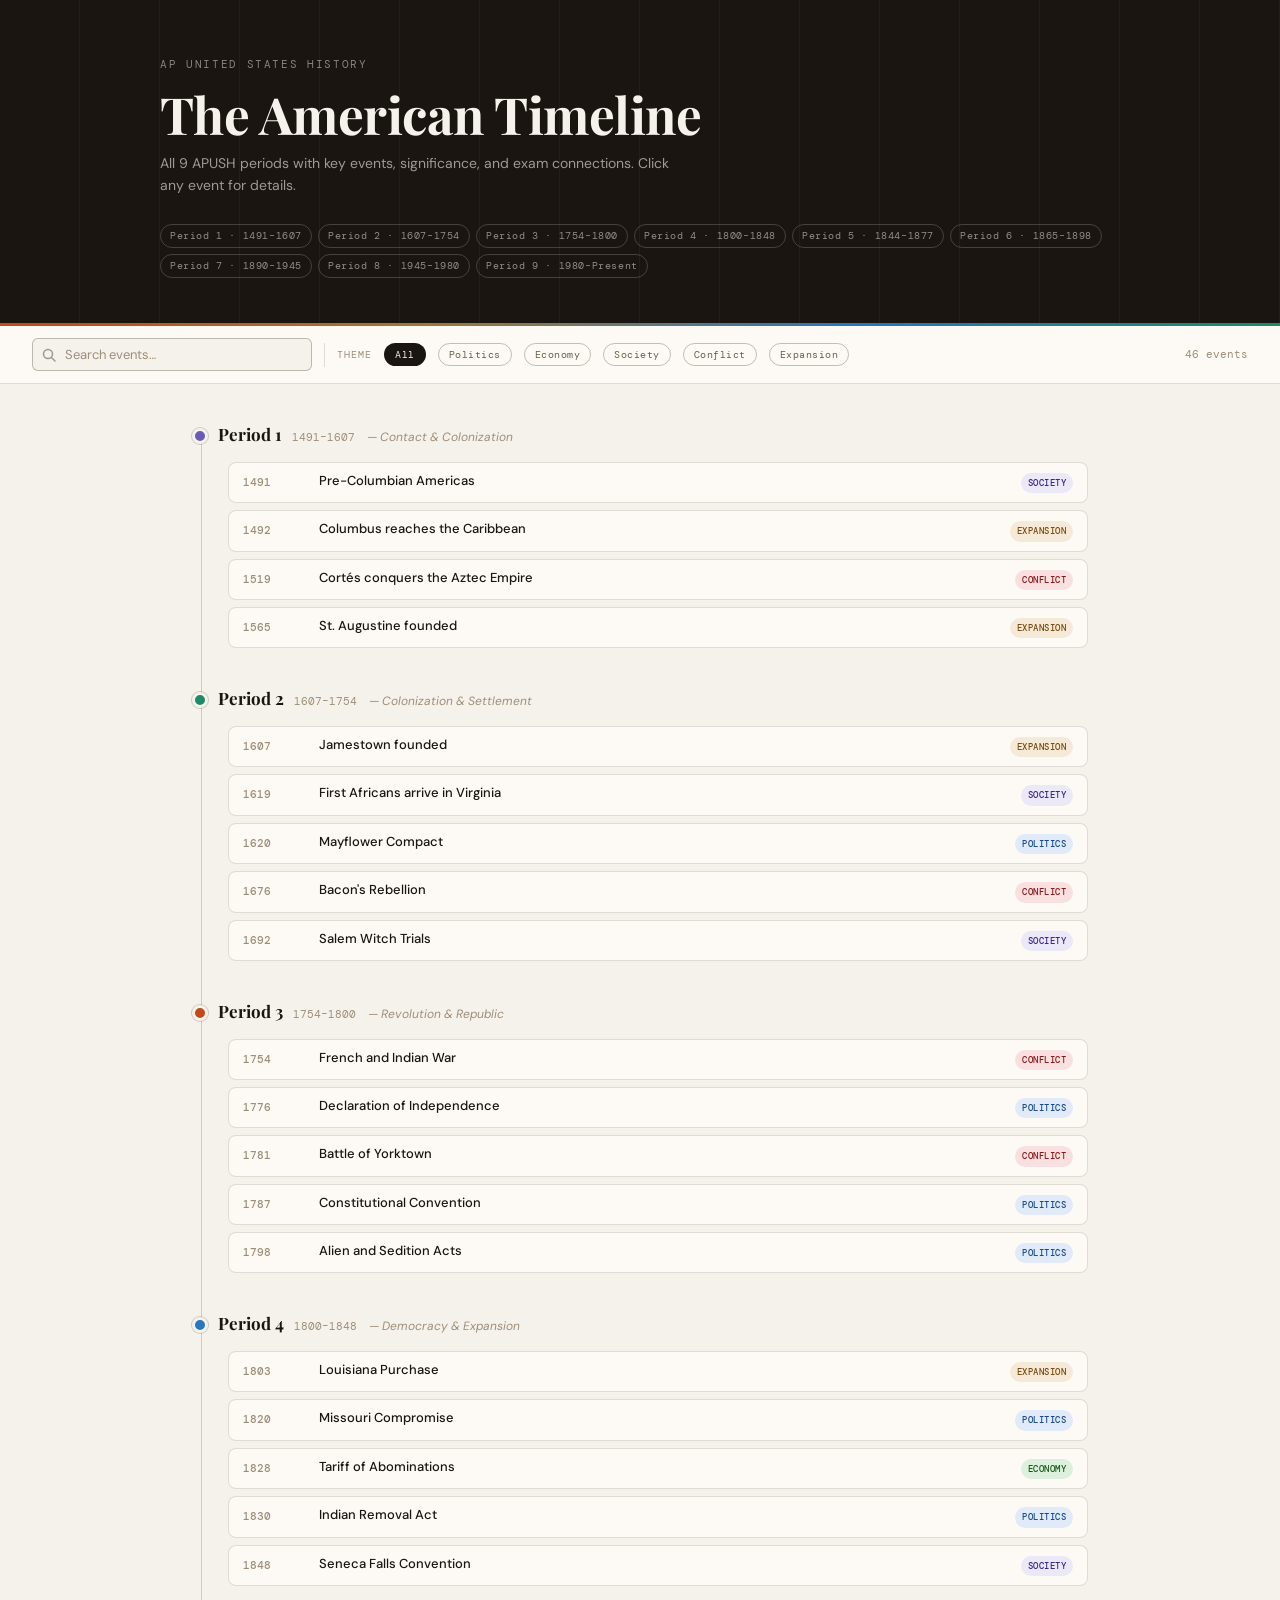
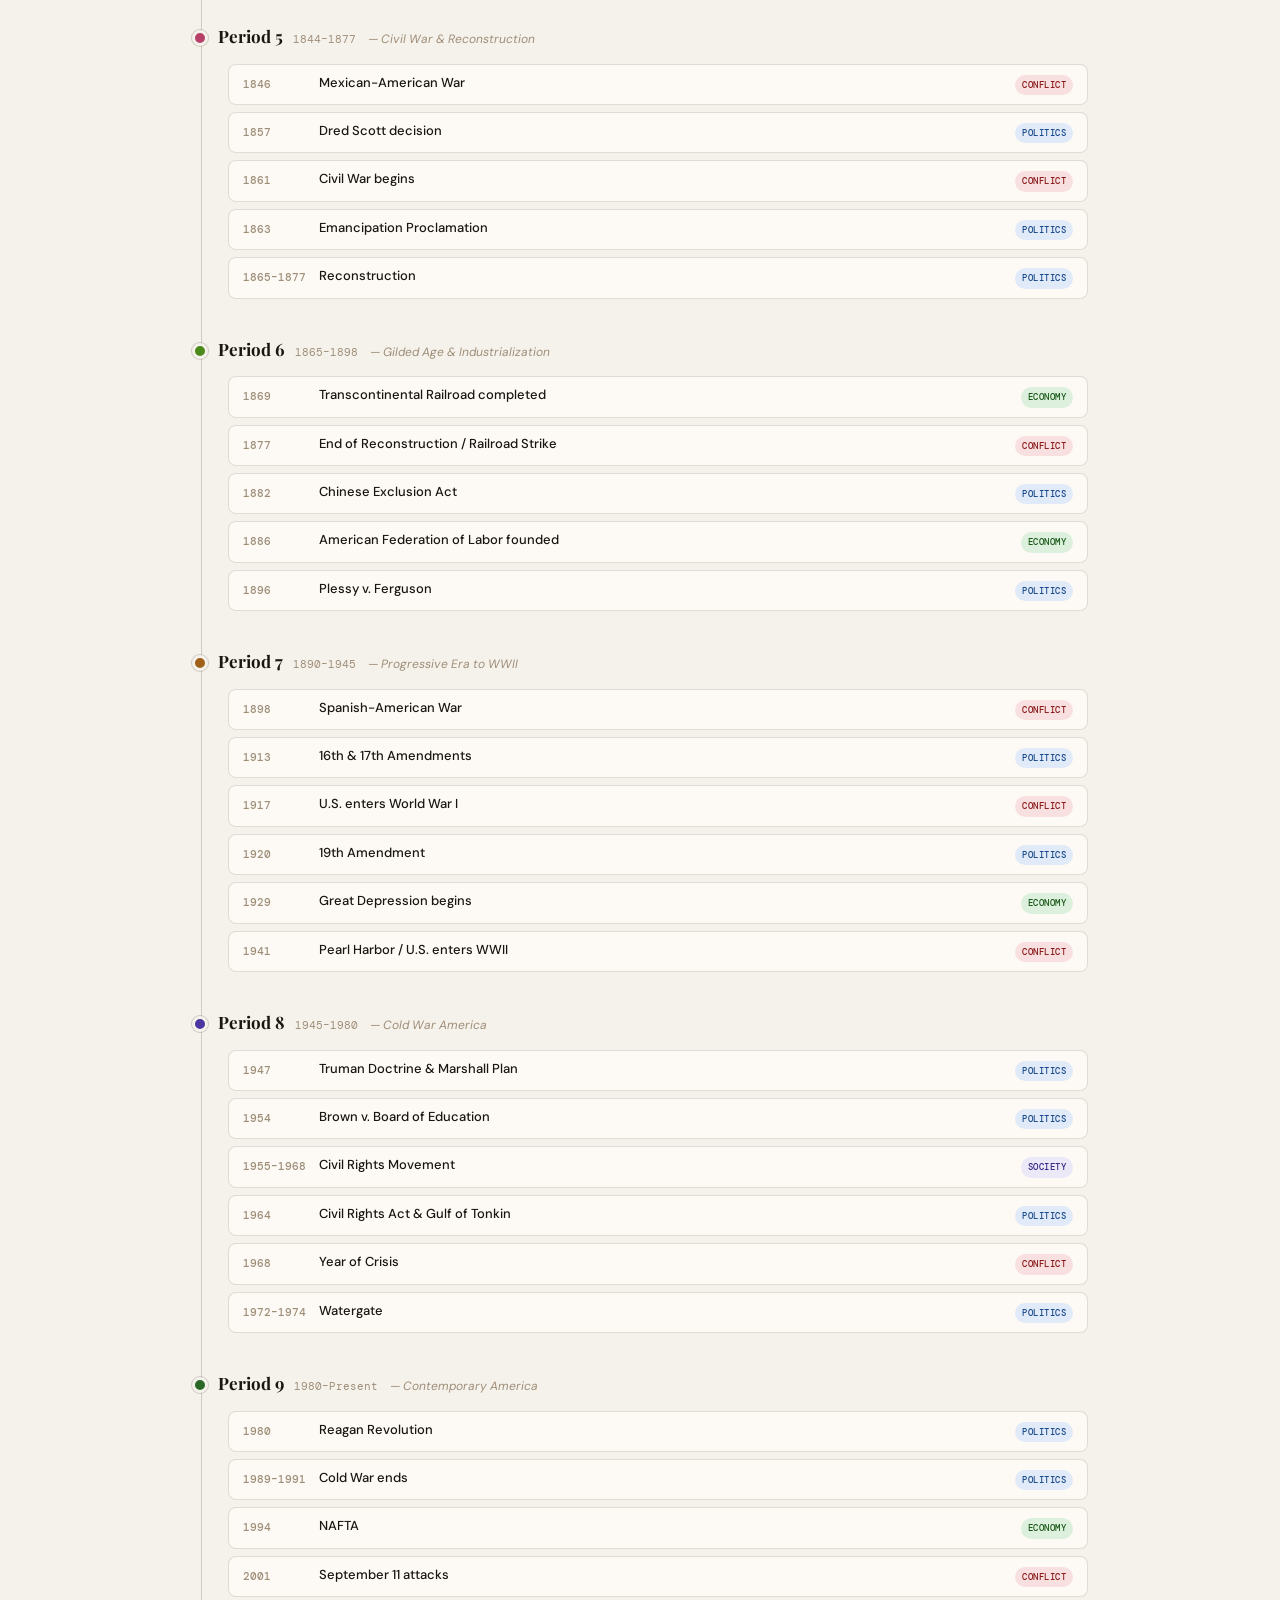
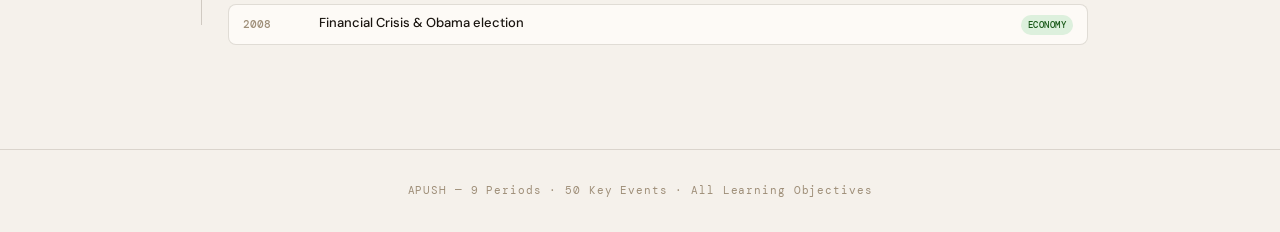
==== index.html @ a2dacc09 "Add files via upload" ====
<!DOCTYPE html>
<html lang="en">
<head>
<meta charset="UTF-8">
<meta name="viewport" content="width=device-width, initial-scale=1.0">
<title>APUSH Timeline — Key Periods & Events</title>
<link rel="preconnect" href="https://fonts.googleapis.com">
<link rel="preconnect" href="https://fonts.gstatic.com" crossorigin>
<link href="https://fonts.googleapis.com/css2?family=Playfair+Display:wght@400;700&family=DM+Mono:wght@400;500&family=DM+Sans:wght@300;400;500&display=swap" rel="stylesheet">
<style>
  :root {
    --bg: #f5f1eb;
    --surface: #fdfaf6;
    --border: rgba(60,50,30,0.15);
    --border-strong: rgba(60,50,30,0.3);
    --text: #1a1510;
    --text-2: #6b5e4a;
    --text-3: #9e8e78;
    --accent: #c04a1a;
    --accent-light: #f0e0d6;
    --gold: #a07830;
    --gold-light: #f5edd8;
    --spine: rgba(60,50,30,0.2);

    --p1: #6b5bb8;
    --p2: #1d8a68;
    --p3: #c04a1a;
    --p4: #2676c0;
    --p5: #b84068;
    --p6: #4a8a18;
    --p7: #a06018;
    --p8: #4a38a0;
    --p9: #2a6828;

    --tag-politics-bg: #e0eaf8; --tag-politics-tx: #1a4a8a;
    --tag-economy-bg: #ddf0dd; --tag-economy-tx: #1a5a1a;
    --tag-society-bg: #ebe8f8; --tag-society-tx: #3a2888;
    --tag-conflict-bg: #f8e0e0; --tag-conflict-tx: #8a1a1a;
    --tag-expansion-bg: #f5ead8; --tag-expansion-tx: #7a4a10;
  }

  *, *::before, *::after { box-sizing: border-box; margin: 0; padding: 0; }

  body {
    font-family: 'DM Sans', sans-serif;
    background: var(--bg);
    color: var(--text);
    min-height: 100vh;
    font-size: 15px;
    line-height: 1.6;
  }

  /* ── Header ── */
  header {
    background: var(--text);
    color: var(--bg);
    padding: 3.5rem 2rem 3rem;
    position: relative;
    overflow: hidden;
  }
  header::before {
    content: '';
    position: absolute;
    inset: 0;
    background: repeating-linear-gradient(90deg, transparent, transparent 79px, rgba(255,255,255,0.04) 79px, rgba(255,255,255,0.04) 80px);
    pointer-events: none;
  }
  header::after {
    content: '';
    position: absolute;
    bottom: 0; left: 0; right: 0;
    height: 3px;
    background: linear-gradient(90deg, var(--accent), var(--gold), var(--p4), var(--p2));
  }
  .header-inner { max-width: 960px; margin: 0 auto; position: relative; }
  .header-eyebrow {
    font-family: 'DM Mono', monospace;
    font-size: 11px;
    letter-spacing: .15em;
    text-transform: uppercase;
    color: rgba(245,241,235,0.5);
    margin-bottom: .75rem;
  }
  h1 {
    font-family: 'Playfair Display', serif;
    font-size: clamp(2rem, 5vw, 3.2rem);
    font-weight: 700;
    line-height: 1.1;
    color: var(--bg);
    margin-bottom: .6rem;
    letter-spacing: -.01em;
  }
  .header-sub {
    font-size: 14px;
    color: rgba(245,241,235,0.6);
    max-width: 520px;
    line-height: 1.6;
  }
  .period-pills-header {
    display: flex;
    flex-wrap: wrap;
    gap: 6px;
    margin-top: 1.75rem;
  }
  .period-pill-h {
    font-family: 'DM Mono', monospace;
    font-size: 10px;
    letter-spacing: .06em;
    padding: 3px 9px;
    border-radius: 20px;
    border: 1px solid rgba(245,241,235,0.2);
    color: rgba(245,241,235,0.55);
    cursor: pointer;
    transition: all .18s;
  }
  .period-pill-h:hover, .period-pill-h.on {
    background: rgba(245,241,235,0.12);
    border-color: rgba(245,241,235,0.4);
    color: rgba(245,241,235,0.9);
  }
  .period-pill-h.on { border-color: var(--accent); color: var(--accent); }

  /* ── Controls ── */
  .controls {
    background: var(--surface);
    border-bottom: 1px solid var(--border);
    position: sticky;
    top: 0;
    z-index: 50;
    padding: .75rem 2rem;
    display: flex;
    gap: .75rem;
    flex-wrap: wrap;
    align-items: center;
  }
  .search-wrap {
    flex: 1;
    min-width: 180px;
    max-width: 280px;
    position: relative;
  }
  .search-wrap svg {
    position: absolute;
    left: 10px; top: 50%;
    transform: translateY(-50%);
    opacity: .4;
  }
  .search-input {
    width: 100%;
    font-family: 'DM Sans', sans-serif;
    font-size: 13px;
    padding: 7px 10px 7px 32px;
    border: 1px solid var(--border-strong);
    border-radius: 6px;
    background: var(--bg);
    color: var(--text);
    outline: none;
    transition: border-color .15s;
  }
  .search-input::placeholder { color: var(--text-3); }
  .search-input:focus { border-color: var(--accent); }

  .divider { width: 1px; height: 24px; background: var(--border); flex-shrink: 0; }

  .filter-label {
    font-family: 'DM Mono', monospace;
    font-size: 10px;
    letter-spacing: .1em;
    text-transform: uppercase;
    color: var(--text-3);
    flex-shrink: 0;
  }
  .tag-btn {
    font-family: 'DM Mono', monospace;
    font-size: 10px;
    letter-spacing: .05em;
    padding: 4px 10px;
    border-radius: 20px;
    border: 1px solid var(--border-strong);
    background: transparent;
    color: var(--text-2);
    cursor: pointer;
    transition: all .15s;
  }
  .tag-btn:hover { background: var(--bg); }
  .tag-btn[data-t="politics"].on  { background: var(--tag-politics-bg); color: var(--tag-politics-tx); border-color: transparent; }
  .tag-btn[data-t="economy"].on   { background: var(--tag-economy-bg); color: var(--tag-economy-tx); border-color: transparent; }
  .tag-btn[data-t="society"].on   { background: var(--tag-society-bg); color: var(--tag-society-tx); border-color: transparent; }
  .tag-btn[data-t="conflict"].on  { background: var(--tag-conflict-bg); color: var(--tag-conflict-tx); border-color: transparent; }
  .tag-btn[data-t="expansion"].on { background: var(--tag-expansion-bg); color: var(--tag-expansion-tx); border-color: transparent; }
  .tag-btn[data-t="all"].on       { background: var(--text); color: var(--bg); border-color: transparent; }

  .count-badge {
    font-family: 'DM Mono', monospace;
    font-size: 11px;
    color: var(--text-3);
    margin-left: auto;
    flex-shrink: 0;
  }

  /* ── Main layout ── */
  main { max-width: 960px; margin: 0 auto; padding: 2.5rem 2rem 4rem; }

  /* ── Timeline ── */
  .timeline { position: relative; padding-left: 28px; }
  .tl-spine {
    position: absolute;
    left: 9px; top: 12px; bottom: 20px;
    width: 1px;
    background: var(--spine);
  }

  .period-block {
    margin-bottom: 2.5rem;
    animation: fadeIn .3s ease both;
  }
  @keyframes fadeIn { from { opacity:0; transform:translateY(8px); } to { opacity:1; transform:none; } }

  .period-header {
    display: flex;
    align-items: baseline;
    gap: 10px;
    margin-bottom: .9rem;
    position: relative;
  }
  .p-dot {
    width: 16px; height: 16px;
    border-radius: 50%;
    flex-shrink: 0;
    margin-left: -28px;
    border: 3px solid var(--bg);
    box-shadow: 0 0 0 1px var(--spine);
    position: relative;
    z-index: 2;
    top: 3px;
  }
  .p-label {
    font-family: 'Playfair Display', serif;
    font-size: 17px;
    font-weight: 700;
    color: var(--text);
    line-height: 1.2;
  }
  .p-dates {
    font-family: 'DM Mono', monospace;
    font-size: 11px;
    color: var(--text-3);
  }
  .p-theme {
    font-size: 12px;
    color: var(--text-3);
    font-style: italic;
    margin-left: 2px;
  }

  .ev-grid {
    padding-left: 8px;
    display: flex;
    flex-direction: column;
    gap: 7px;
  }

  .ev-card {
    background: var(--surface);
    border: 1px solid var(--border);
    border-radius: 8px;
    padding: 9px 14px;
    display: flex;
    gap: 12px;
    align-items: flex-start;
    cursor: pointer;
    transition: border-color .15s, box-shadow .15s, transform .1s;
    position: relative;
  }
  .ev-card:hover {
    border-color: var(--border-strong);
    box-shadow: 0 2px 12px rgba(0,0,0,.06);
    transform: translateX(2px);
  }
  .ev-year {
    font-family: 'DM Mono', monospace;
    font-size: 11px;
    font-weight: 500;
    color: var(--text-3);
    min-width: 64px;
    padding-top: 2px;
    flex-shrink: 0;
  }
  .ev-name {
    font-size: 13px;
    font-weight: 500;
    color: var(--text);
    flex: 1;
    line-height: 1.4;
  }
  .ev-tag {
    font-family: 'DM Mono', monospace;
    font-size: 9px;
    letter-spacing: .05em;
    padding: 3px 7px;
    border-radius: 20px;
    flex-shrink: 0;
    font-weight: 500;
    margin-top: 1px;
    text-transform: uppercase;
  }

  /* ── Modal ── */
  .overlay {
    display: none;
    position: fixed; inset: 0;
    background: rgba(26,21,16,.5);
    z-index: 200;
    align-items: center;
    justify-content: center;
    padding: 1rem;
    backdrop-filter: blur(2px);
  }
  .overlay.open { display: flex; }

  .modal {
    background: var(--surface);
    border: 1px solid var(--border-strong);
    border-radius: 12px;
    max-width: 480px;
    width: 100%;
    position: relative;
    overflow: hidden;
    animation: slideUp .2s ease;
  }
  @keyframes slideUp { from { opacity:0; transform:translateY(16px); } to { opacity:1; transform:none; } }

  .modal-stripe { height: 4px; background: linear-gradient(90deg, var(--accent), var(--gold)); }
  .modal-body { padding: 1.5rem; }
  .modal-close {
    position: absolute; top: 16px; right: 16px;
    width: 28px; height: 28px;
    border: 1px solid var(--border);
    border-radius: 50%;
    background: var(--bg);
    cursor: pointer;
    display: flex; align-items: center; justify-content: center;
    font-size: 16px; color: var(--text-2);
    line-height: 1;
    transition: border-color .15s;
  }
  .modal-close:hover { border-color: var(--border-strong); }
  .m-yr {
    font-family: 'DM Mono', monospace;
    font-size: 11px;
    color: var(--text-3);
    margin-bottom: 5px;
  }
  .m-title {
    font-family: 'Playfair Display', serif;
    font-size: 19px;
    font-weight: 700;
    color: var(--text);
    line-height: 1.3;
    margin-bottom: 12px;
  }
  .m-sig {
    font-size: 13px;
    color: var(--text-2);
    line-height: 1.7;
    margin-bottom: 14px;
  }
  .m-conn {
    background: var(--gold-light);
    border-left: 3px solid var(--gold);
    border-radius: 0 6px 6px 0;
    padding: 10px 14px;
    font-size: 12px;
    color: var(--text-2);
    line-height: 1.6;
    margin-bottom: 16px;
  }
  .m-conn strong { color: var(--gold); font-weight: 500; }
  .m-footer { display: flex; gap: 8px; }
  .m-btn {
    font-family: 'DM Sans', sans-serif;
    font-size: 13px;
    padding: 8px 16px;
    border-radius: 6px;
    border: 1px solid var(--border-strong);
    cursor: pointer;
    transition: all .15s;
  }
  .m-btn-primary {
    background: var(--text);
    color: var(--bg);
    border-color: var(--text);
  }
  .m-btn-primary:hover { background: var(--accent); border-color: var(--accent); }
  .m-btn-secondary { background: transparent; color: var(--text-2); }
  .m-btn-secondary:hover { background: var(--bg); }

  /* ── Empty state ── */
  .empty {
    text-align: center;
    padding: 4rem 2rem;
    color: var(--text-3);
  }
  .empty p { font-size: 14px; margin-top: .5rem; }

  /* ── Footer ── */
  footer {
    text-align: center;
    padding: 2rem;
    border-top: 1px solid var(--border);
    font-family: 'DM Mono', monospace;
    font-size: 11px;
    color: var(--text-3);
    letter-spacing: .08em;
  }

  /* ── Responsive ── */
  @media (max-width: 600px) {
    header { padding: 2rem 1.25rem; }
    .controls { padding: .65rem 1.25rem; }
    main { padding: 1.75rem 1.25rem 3rem; }
    h1 { font-size: 1.8rem; }
    .search-wrap { max-width: none; flex: 1 1 100%; }
    .divider { display: none; }
    .count-badge { display: none; }
  }
</style>
</head>
<body>

<header>
  <div class="header-inner">
    <div class="header-eyebrow">AP United States History</div>
    <h1>The American Timeline</h1>
    <p class="header-sub">All 9 APUSH periods with key events, significance, and exam connections. Click any event for details.</p>
    <div class="period-pills-header" id="period-pills"></div>
  </div>
</header>

<div class="controls">
  <div class="search-wrap">
    <svg width="14" height="14" viewBox="0 0 14 14" fill="none"><circle cx="6" cy="6" r="4.5" stroke="currentColor" stroke-width="1.5"/><path d="M10 10L13 13" stroke="currentColor" stroke-width="1.5" stroke-linecap="round"/></svg>
    <input class="search-input" id="srch" type="text" placeholder="Search events…" oninput="render()">
  </div>
  <div class="divider"></div>
  <span class="filter-label">Theme</span>
  <button class="tag-btn on" data-t="all" onclick="setTag(this)">All</button>
  <button class="tag-btn" data-t="politics" onclick="setTag(this)">Politics</button>
  <button class="tag-btn" data-t="economy" onclick="setTag(this)">Economy</button>
  <button class="tag-btn" data-t="society" onclick="setTag(this)">Society</button>
  <button class="tag-btn" data-t="conflict" onclick="setTag(this)">Conflict</button>
  <button class="tag-btn" data-t="expansion" onclick="setTag(this)">Expansion</button>
  <span class="count-badge" id="count-badge"></span>
</div>

<main>
  <div class="timeline">
    <div class="tl-spine"></div>
    <div id="tl"></div>
  </div>
</main>

<div class="overlay" id="overlay" onclick="if(event.target===this)closeModal()">
  <div class="modal">
    <div class="modal-stripe" id="m-stripe"></div>
    <div class="modal-body">
      <button class="modal-close" onclick="closeModal()">×</button>
      <div class="m-yr" id="m-yr"></div>
      <div class="m-title" id="m-title"></div>
      <div class="m-sig" id="m-sig"></div>
      <div class="m-conn" id="m-conn"></div>
      <div class="m-footer">
        <button class="m-btn m-btn-secondary" onclick="closeModal()">Close</button>
      </div>
    </div>
  </div>
</div>

<footer>APUSH — 9 Periods · 50 Key Events · All Learning Objectives</footer>

<script>
var D=[
  {id:1,label:"Period 1",dates:"1491–1607",theme:"Contact & Colonization",color:"#6b5bb8",events:[
    {yr:"1491",name:"Pre-Columbian Americas",tag:"society",sig:"Diverse Native civilizations — Aztec, Inca, Mississippian, Pueblo — thrived with complex political, economic, and agricultural systems before European contact.",conn:"Sets the foundation for understanding native–European interaction throughout the colonial period. APUSH emphasizes the diversity and sophistication of these societies."},
    {yr:"1492",name:"Columbus reaches the Caribbean",tag:"expansion",sig:"Initiated sustained contact between Europe and the Americas, beginning colonization that reshaped both hemispheres and triggered the Columbian Exchange of crops, animals, and diseases.",conn:"Triggers European competition for American territory and centuries of cultural and biological exchange — a key APUSH theme of continuity and change over time."},
    {yr:"1519",name:"Cortés conquers the Aztec Empire",tag:"conflict",sig:"With a small force and indigenous allies, Cortés defeated the Aztecs — demonstrating how disease, diplomacy, and military technology enabled conquest.",conn:"Model for later European conquest patterns. APUSH asks you to analyze the roles of disease, political alliances, and technology in Spanish success."},
    {yr:"1565",name:"St. Augustine founded",tag:"expansion",sig:"Oldest continuously occupied European settlement in North America, founded by Spain as a military outpost in Florida.",conn:"Reflects Spanish imperial strategy along the Atlantic coast prior to English colonization — useful context for Period 2 comparisons of colonial motivations."}
  ]},
  {id:2,label:"Period 2",dates:"1607–1754",theme:"Colonization & Settlement",color:"#1d8a68",events:[
    {yr:"1607",name:"Jamestown founded",tag:"expansion",sig:"England's first permanent North American settlement, established by the Virginia Company for profit. Early years marked by starvation, disease, and conflict with the Powhatan Confederacy.",conn:"Begins English colonial presence. APUSH uses Jamestown to compare English, Spanish, and French colonial models and labor systems."},
    {yr:"1619",name:"First Africans arrive in Virginia",tag:"society",sig:"Arrival of approximately 20 enslaved Africans at Point Comfort began the African presence in English North America, laying groundwork for chattel slavery.",conn:"Critical APUSH origin point for race and slavery as central themes. Connect to Bacon's Rebellion and the hardening of racial slavery laws."},
    {yr:"1620",name:"Mayflower Compact",tag:"politics",sig:"Pilgrims created a self-governing covenant aboard the Mayflower, reflecting Protestant ideals of community and representative governance.",conn:"Early example of colonial self-government — APUSH traces this tradition through colonial assemblies to the Constitutional Convention."},
    {yr:"1676",name:"Bacon's Rebellion",tag:"conflict",sig:"Nathaniel Bacon led a multiracial coalition of poor farmers and servants against Virginia's colonial elite, challenging class and racial hierarchy.",conn:"A key APUSH turning point: accelerated the shift from indentured servitude to African chattel slavery as planters sought a more controllable labor force."},
    {yr:"1692",name:"Salem Witch Trials",tag:"society",sig:"Over 200 accused; 20 executed. Reflected social tensions, gender dynamics, and Puritan religious anxiety in Massachusetts.",conn:"APUSH uses Salem to illustrate social fractures in Puritan New England and limits of theocratic governance."}
  ]},
  {id:3,label:"Period 3",dates:"1754–1800",theme:"Revolution & Republic",color:"#c04a1a",events:[
    {yr:"1754",name:"French and Indian War",tag:"conflict",sig:"North American theater of the Seven Years' War; ultimately expelled France from North America and saddled Britain with enormous debt.",conn:"British war debt led to new colonial taxes — APUSH directly traces this to the Stamp Act, Sons of Liberty, and eventually independence."},
    {yr:"1776",name:"Declaration of Independence",tag:"politics",sig:"Jefferson articulated Enlightenment ideals of natural rights, popular sovereignty, and the social contract as justification for independence from Britain.",conn:"Foundational APUSH document. Know its Enlightenment influences (Locke), its contradictions regarding slavery, and its use by later reform movements."},
    {yr:"1781",name:"Battle of Yorktown",tag:"conflict",sig:"Cornwallis's surrender ended major Revolutionary War fighting, secured by French naval and military support.",conn:"Effectively ended the Revolutionary War — APUSH emphasizes France's critical role and the limits of British strategy."},
    {yr:"1787",name:"Constitutional Convention",tag:"politics",sig:"Delegates replaced the Articles of Confederation with a stronger federal framework — separation of powers, federalism, and checks and balances.",conn:"Core APUSH content. Know the major compromises (3/5, Great, Commerce/Slave Trade) and the Federalist vs. Anti-Federalist debates."},
    {yr:"1798",name:"Alien and Sedition Acts",tag:"politics",sig:"Federalist legislation targeted immigrants and government critics, provoking Virginia and Kentucky Resolutions asserting states' rights.",conn:"Early test of free speech and federal vs. state authority — APUSH connects this directly to nullification debates in the antebellum era."}
  ]},
  {id:4,label:"Period 4",dates:"1800–1848",theme:"Democracy & Expansion",color:"#2676c0",events:[
    {yr:"1803",name:"Louisiana Purchase",tag:"expansion",sig:"Napoleon sold the Louisiana Territory for $15 million, doubling the nation's size and raising constitutional questions about executive power.",conn:"APUSH: intensified debates over slavery's expansion into new territories — a tension that escalates through Compromise of 1850 to the Civil War."},
    {yr:"1820",name:"Missouri Compromise",tag:"politics",sig:"Admitted Missouri as a slave state and Maine free; drew the 36°30' line to regulate slavery's future expansion westward.",conn:"A key APUSH sectional compromise. APUSH LEQs often ask you to compare the Missouri, 1850, and Kansas-Nebraska compromises."},
    {yr:"1828",name:"Tariff of Abominations",tag:"economy",sig:"High protective tariff enraged Southern states, leading to South Carolina's Nullification Crisis and Calhoun's states' rights doctrine.",conn:"APUSH: prefigures the sectional conflict over federal power vs. state sovereignty. Jackson's firm response showed limits of nullification."},
    {yr:"1830",name:"Indian Removal Act",tag:"politics",sig:"Authorized forced removal of Native Americans from the Southeast, leading to the Trail of Tears (1838–39) and thousands of deaths.",conn:"APUSH: starkest example of racial dispossession in the antebellum era. Note that the Supreme Court ruled against removal, but Jackson defied it."},
    {yr:"1848",name:"Seneca Falls Convention",tag:"society",sig:"First women's rights convention in the U.S., producing the Declaration of Sentiments modeled on the Declaration of Independence.",conn:"Foundation of the women's suffrage movement — APUSH connects it to abolitionism and the reform culture of the Second Great Awakening."}
  ]},
  {id:5,label:"Period 5",dates:"1844–1877",theme:"Civil War & Reconstruction",color:"#b84068",events:[
    {yr:"1846",name:"Mexican-American War",tag:"conflict",sig:"War following Texas annexation added vast western territories and reignited the slavery expansion debate via the Wilmot Proviso.",conn:"APUSH: directly triggered the political crises of the 1850s. The question of slavery in new territories fractured existing party coalitions."},
    {yr:"1857",name:"Dred Scott decision",tag:"politics",sig:"Chief Justice Taney ruled African Americans were not citizens and Congress could not ban slavery in territories — invalidating the Missouri Compromise.",conn:"A critical APUSH case. Dred Scott radicalized both sections and made the election of 1860 — and thus secession — more likely."},
    {yr:"1861",name:"Civil War begins",tag:"conflict",sig:"Confederate attack on Fort Sumter launched four years of war. Over 620,000 soldiers died in a conflict over union, slavery, and the nature of American democracy.",conn:"Transformative APUSH conflict. Know the causes (slavery, sectionalism, election of 1860), major turning points, and the war's social impact."},
    {yr:"1863",name:"Emancipation Proclamation",tag:"politics",sig:"Lincoln declared enslaved people in Confederate states free, reframing the war as a fight against slavery and enabling Black men to enlist.",conn:"APUSH moral turning point. Note its limits (only Confederate states), military strategy, and path to the 13th Amendment."},
    {yr:"1865–1877",name:"Reconstruction",tag:"politics",sig:"Federal effort to reintegrate Southern states and define the rights of freed people. The 13th, 14th, and 15th Amendments transformed American citizenship.",conn:"Hugely important APUSH period. Know the competing visions (Lincoln, Radical Republicans, Johnson), the amendments, and causes of Reconstruction's collapse."}
  ]},
  {id:6,label:"Period 6",dates:"1865–1898",theme:"Gilded Age & Industrialization",color:"#4a8a18",events:[
    {yr:"1869",name:"Transcontinental Railroad completed",tag:"economy",sig:"Joined the nation coast-to-coast, accelerating western settlement, industrial growth, and the displacement of Native peoples from the Great Plains.",conn:"APUSH symbol of industrial capitalism's power and the federal government's role in economic development via land grants."},
    {yr:"1877",name:"End of Reconstruction / Railroad Strike",tag:"conflict",sig:"The Compromise of 1877 ended Reconstruction; the Railroad Strike of 1877 was America's first great labor uprising, suppressed by federal troops.",conn:"APUSH: marks the abandonment of Black civil rights and the rise of organized labor conflict — two parallel stories of the Gilded Age."},
    {yr:"1882",name:"Chinese Exclusion Act",tag:"politics",sig:"First federal law restricting immigration by nationality and class, reflecting nativist anxieties about race and labor competition.",conn:"APUSH precedent for immigration restriction — connects to the Immigration Acts of 1917 and 1924."},
    {yr:"1886",name:"American Federation of Labor founded",tag:"economy",sig:"Samuel Gompers organized skilled workers into craft unions advocating for wages, hours, and conditions.",conn:"APUSH: dominant labor organization through the Progressive Era. Know the AFL's 'bread and butter' approach vs. industrial unionism."},
    {yr:"1896",name:"Plessy v. Ferguson",tag:"politics",sig:"Supreme Court upheld 'separate but equal' doctrine, giving constitutional backing to Jim Crow segregation across the South.",conn:"Key APUSH case enshrining segregation for 58 years. Always pair with Brown v. Board (1954) on LEQs about civil rights change over time."}
  ]},
  {id:7,label:"Period 7",dates:"1890–1945",theme:"Progressive Era to WWII",color:"#a06018",events:[
    {yr:"1898",name:"Spanish-American War",tag:"conflict",sig:"Brief war gave the U.S. Cuba, Puerto Rico, Guam, and the Philippines — marking America's emergence as an imperial power.",conn:"APUSH: opens debates about imperialism, race, and American identity. Know the Anti-Imperialist League's arguments and debates over empire."},
    {yr:"1913",name:"16th & 17th Amendments",tag:"politics",sig:"Income tax and direct election of senators — landmark Progressive reforms shifting power from corporate interests and state legislatures.",conn:"APUSH: structural Progressive Era changes. Know the full reform agenda: 16th, 17th, 18th, 19th Amendments and the regulatory agencies."},
    {yr:"1917",name:"U.S. enters World War I",tag:"conflict",sig:"Wilson entered the war framing it as a fight for democracy; at home, the Espionage and Sedition Acts suppressed dissent.",conn:"APUSH: reshaped global order and disillusioned Americans. The Senate's rejection of the League connects to 1920s isolationism."},
    {yr:"1920",name:"19th Amendment",tag:"politics",sig:"Granted women the right to vote after decades of suffragist activism — the largest single expansion of the American electorate.",conn:"APUSH culmination of the suffrage movement. Note the movement's internal tensions around race and the connections to the Progressive Era."},
    {yr:"1929",name:"Great Depression begins",tag:"economy",sig:"Stock market crash triggered mass unemployment, bank failures, and economic devastation — 25% unemployment by 1933.",conn:"APUSH: transformed the citizen–government relationship. The Depression made the New Deal politically necessary and reshaped federalism."},
    {yr:"1941",name:"Pearl Harbor / U.S. enters WWII",tag:"conflict",sig:"Japan's attack brought the U.S. into WWII, mobilizing the entire economy. Also led to internment of 120,000 Japanese Americans.",conn:"APUSH: WWII ended the Depression, established American global hegemony, and set the stage for the Cold War. Know the home front impacts."}
  ]},
  {id:8,label:"Period 8",dates:"1945–1980",theme:"Cold War America",color:"#4a38a0",events:[
    {yr:"1947",name:"Truman Doctrine & Marshall Plan",tag:"politics",sig:"U.S. committed to containing communism globally and rebuilding Western Europe economically — defining Cold War strategy for four decades.",conn:"APUSH: established the containment policy that guided U.S. foreign policy. Know NSC-68 as the key document expanding this commitment."},
    {yr:"1954",name:"Brown v. Board of Education",tag:"politics",sig:"Supreme Court unanimously overturned Plessy v. Ferguson, ruling school segregation unconstitutional — energizing the civil rights movement.",conn:"APUSH landmark — always pair with Plessy on essays about change over time in civil rights. Know Chief Justice Warren's unanimous opinion."},
    {yr:"1955–1968",name:"Civil Rights Movement",tag:"society",sig:"From Montgomery Bus Boycott to the March on Washington, the movement secured the Civil Rights Act (1964) and Voting Rights Act (1965).",conn:"Highest-priority APUSH Period 8 content. Know the key organizations (NAACP, SNCC, SCLC), tactics, legislation, and internal debates."},
    {yr:"1964",name:"Civil Rights Act & Gulf of Tonkin",tag:"politics",sig:"Civil Rights Act banned discrimination; Gulf of Tonkin Resolution authorized Vietnam escalation — two pivotal events defining LBJ's presidency.",conn:"APUSH: together defined the Great Society and its undoing as Vietnam consumed political capital and triggered the credibility gap."},
    {yr:"1968",name:"Year of Crisis",tag:"conflict",sig:"MLK and RFK assassinated; the Tet Offensive shocked Americans; protests erupted at the Democratic National Convention; Nixon won the presidency.",conn:"APUSH turning point — 1968 marks the fracturing of the New Deal coalition and the beginning of the conservative realignment."},
    {yr:"1972–1974",name:"Watergate",tag:"politics",sig:"Nixon's cover-up of the Watergate break-in led to his resignation — the only presidential resignation in U.S. history.",conn:"APUSH: shattered public trust in government and fueled anti-government sentiment that helped elect Reagan in 1980."}
  ]},
  {id:9,label:"Period 9",dates:"1980–Present",theme:"Contemporary America",color:"#2a6828",events:[
    {yr:"1980",name:"Reagan Revolution",tag:"politics",sig:"Reagan's election signaled a conservative realignment — tax cuts, deregulation, and anti-communism replaced the New Deal liberal consensus.",conn:"APUSH: know Reaganomics (supply-side economics), the Religious Right's rise, and how Reagan's coalition reshaped both parties."},
    {yr:"1989–1991",name:"Cold War ends",tag:"politics",sig:"Fall of the Berlin Wall and dissolution of the Soviet Union ended the defining conflict of the postwar era.",conn:"APUSH: left the U.S. as the world's sole superpower — raises questions about the purposes of American foreign policy that persist today."},
    {yr:"1994",name:"NAFTA",tag:"economy",sig:"North American Free Trade Agreement created a free trade zone with Canada and Mexico, accelerating integration but contributing to manufacturing job losses.",conn:"APUSH: represents the Clinton-era embrace of globalization — fueled debates about trade, deindustrialization, and economic inequality."},
    {yr:"2001",name:"September 11 attacks",tag:"conflict",sig:"Al-Qaeda killed nearly 3,000 people and triggered the War on Terror, reshaping U.S. foreign policy, civil liberties, and national security.",conn:"Defining APUSH event of the contemporary era. Know the USA PATRIOT Act, Afghanistan, Iraq War, and debates over civil liberties vs. security."},
    {yr:"2008",name:"Financial Crisis & Obama election",tag:"economy",sig:"Worst economic crisis since the Depression coincided with the historic election of the first African American president.",conn:"APUSH: led to the Affordable Care Act and the Tea Party backlash — illustrates how economic crisis drives political realignment."}
  ]}
];

var TC={
  politics:  {bg:"var(--tag-politics-bg)", tx:"var(--tag-politics-tx)"},
  economy:   {bg:"var(--tag-economy-bg)",  tx:"var(--tag-economy-tx)"},
  society:   {bg:"var(--tag-society-bg)",  tx:"var(--tag-society-tx)"},
  conflict:  {bg:"var(--tag-conflict-bg)", tx:"var(--tag-conflict-tx)"},
  expansion: {bg:"var(--tag-expansion-bg)",tx:"var(--tag-expansion-tx)"}
};

var activeTag="all", activePid=null, curEv=null;

function buildPills(){
  var c=document.getElementById("period-pills");
  D.forEach(function(p){
    var b=document.createElement("span");
    b.className="period-pill-h"; b.textContent=p.label+" · "+p.dates; b.dataset.pid=p.id;
    b.onclick=function(){
      activePid=(activePid===p.id)?null:p.id;
      document.querySelectorAll(".period-pill-h").forEach(function(x){x.classList.toggle("on",+x.dataset.pid===activePid);});
      render();
    };
    c.appendChild(b);
  });
}

function render(){
  var tl=document.getElementById("tl"); tl.innerHTML="";
  var q=document.getElementById("srch").value.toLowerCase().trim();
  var total=0;
  D.forEach(function(p,pi){
    var evs=p.events.filter(function(e){
      return (activeTag==="all"||e.tag===activeTag)&&(activePid===null||activePid===p.id)&&(!q||e.name.toLowerCase().includes(q)||e.sig.toLowerCase().includes(q)||e.yr.includes(q));
    });
    if(!evs.length) return;
    total+=evs.length;
    var block=document.createElement("div");
    block.className="period-block";
    block.style.animationDelay=(pi*.04)+"s";

    var head=document.createElement("div"); head.className="period-header";
    head.innerHTML='<div class="p-dot" style="background:'+p.color+'"></div>'
      +'<span class="p-label">'+p.label+'</span>'
      +'<span class="p-dates">'+p.dates+'</span>'
      +'<span class="p-theme">— '+p.theme+'</span>';
    block.appendChild(head);

    var grid=document.createElement("div"); grid.className="ev-grid";
    evs.forEach(function(e){
      var tc=TC[e.tag]||{bg:"#eee",tx:"#555"};
      var card=document.createElement("div"); card.className="ev-card";
      card.innerHTML='<span class="ev-year">'+e.yr+'</span>'
        +'<span class="ev-name">'+e.name+'</span>'
        +'<span class="ev-tag" style="background:'+tc.bg+';color:'+tc.tx+'">'+e.tag+'</span>';
      card.onclick=function(){openModal(e,p.color);};
      grid.appendChild(card);
    });
    block.appendChild(grid);
    tl.appendChild(block);
  });

  if(!total){
    tl.innerHTML='<div class="empty"><svg width="40" height="40" viewBox="0 0 40 40" fill="none"><circle cx="20" cy="20" r="18" stroke="#c8b89a" stroke-width="1.5"/><path d="M13 20h14M20 13v14" stroke="#c8b89a" stroke-width="1.5" stroke-linecap="round" opacity=".4"/></svg><p>No events match your filters.</p></div>';
  }
  document.getElementById("count-badge").textContent=total+" event"+(total===1?"":"s");
}

function setTag(el){
  activeTag=el.dataset.t;
  document.querySelectorAll(".tag-btn").forEach(function(x){x.classList.toggle("on",x.dataset.t===activeTag);});
  render();
}

function openModal(e,color){
  curEv=e;
  document.getElementById("m-stripe").style.background="linear-gradient(90deg,"+color+","+color+"88)";
  document.getElementById("m-yr").textContent=e.yr;
  document.getElementById("m-title").textContent=e.name;
  document.getElementById("m-sig").textContent=e.sig;
  document.getElementById("m-conn").innerHTML="<strong>APUSH connection →</strong> "+e.conn;
  document.getElementById("overlay").classList.add("open");
}
function closeModal(){ document.getElementById("overlay").classList.remove("open"); }

document.addEventListener("keydown",function(ev){
  if(ev.key==="Escape") closeModal();
});

buildPills(); render();
</script>
</body>
</html>
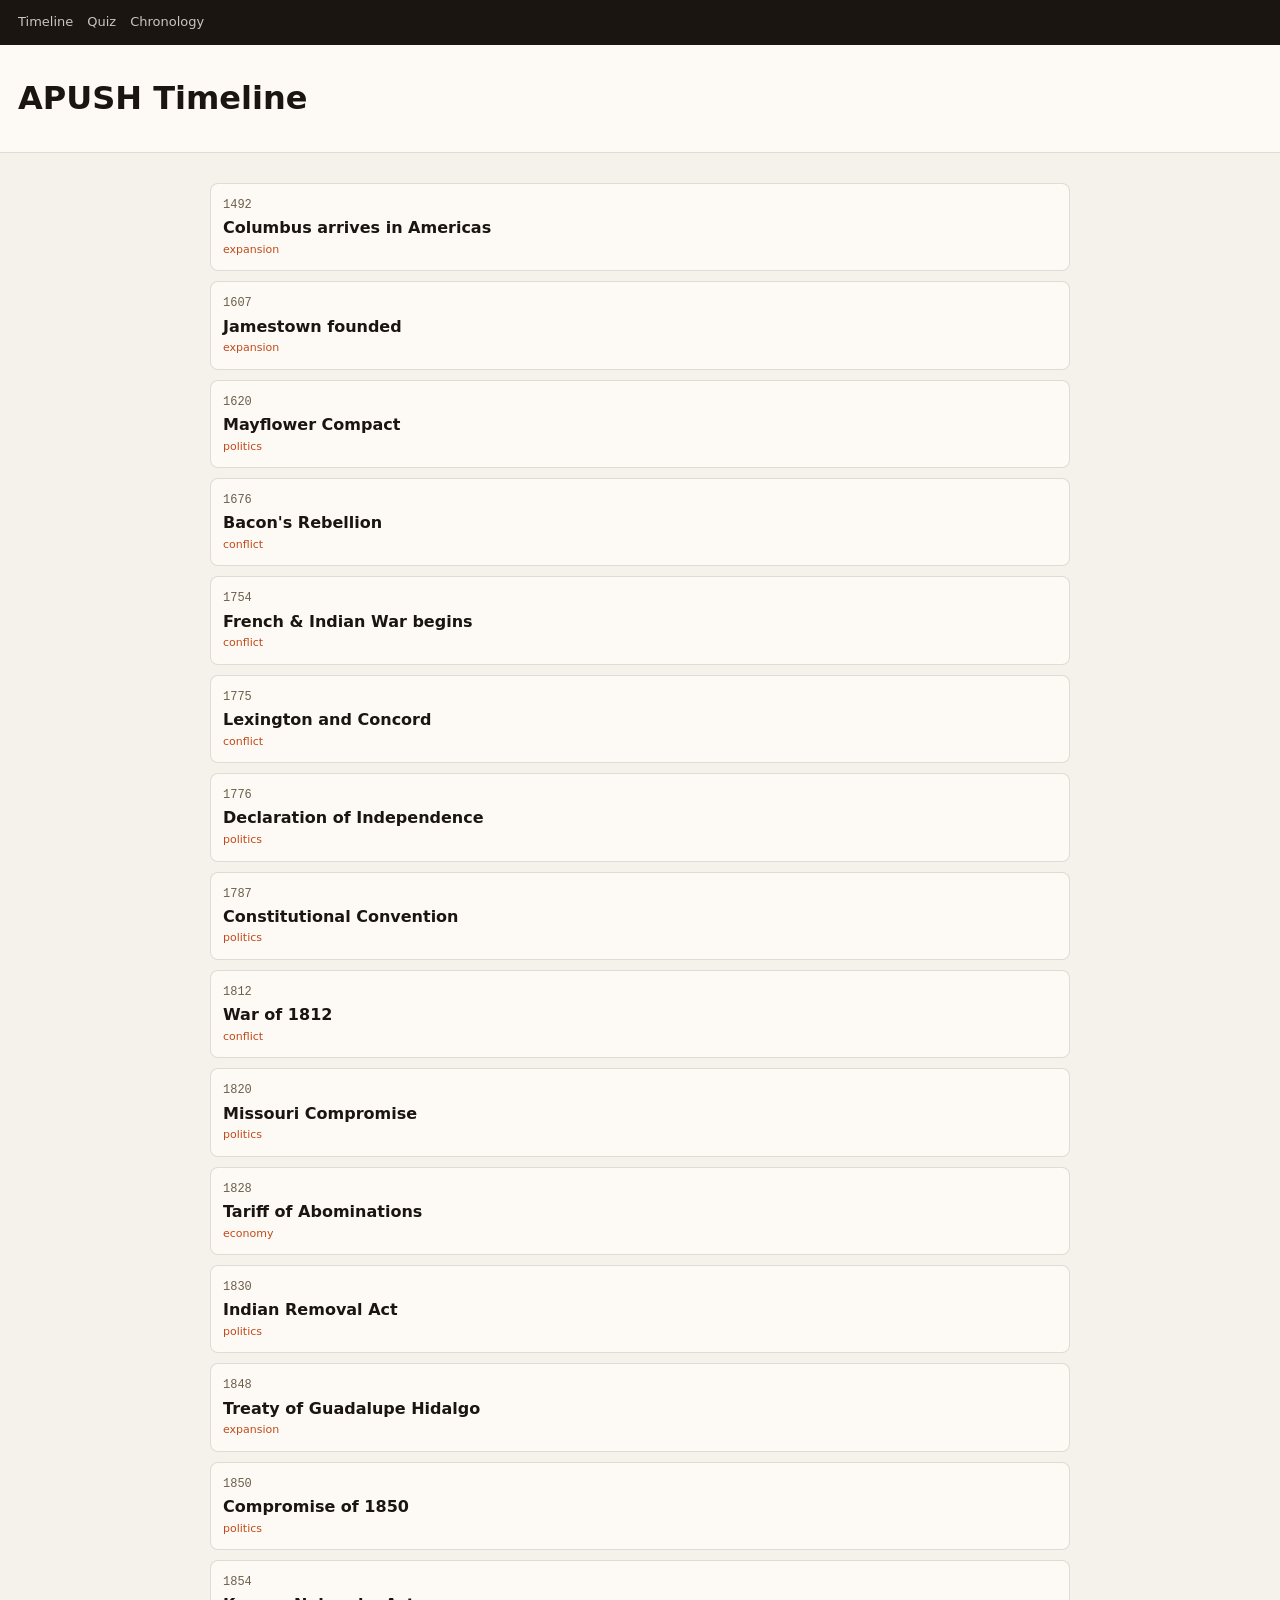
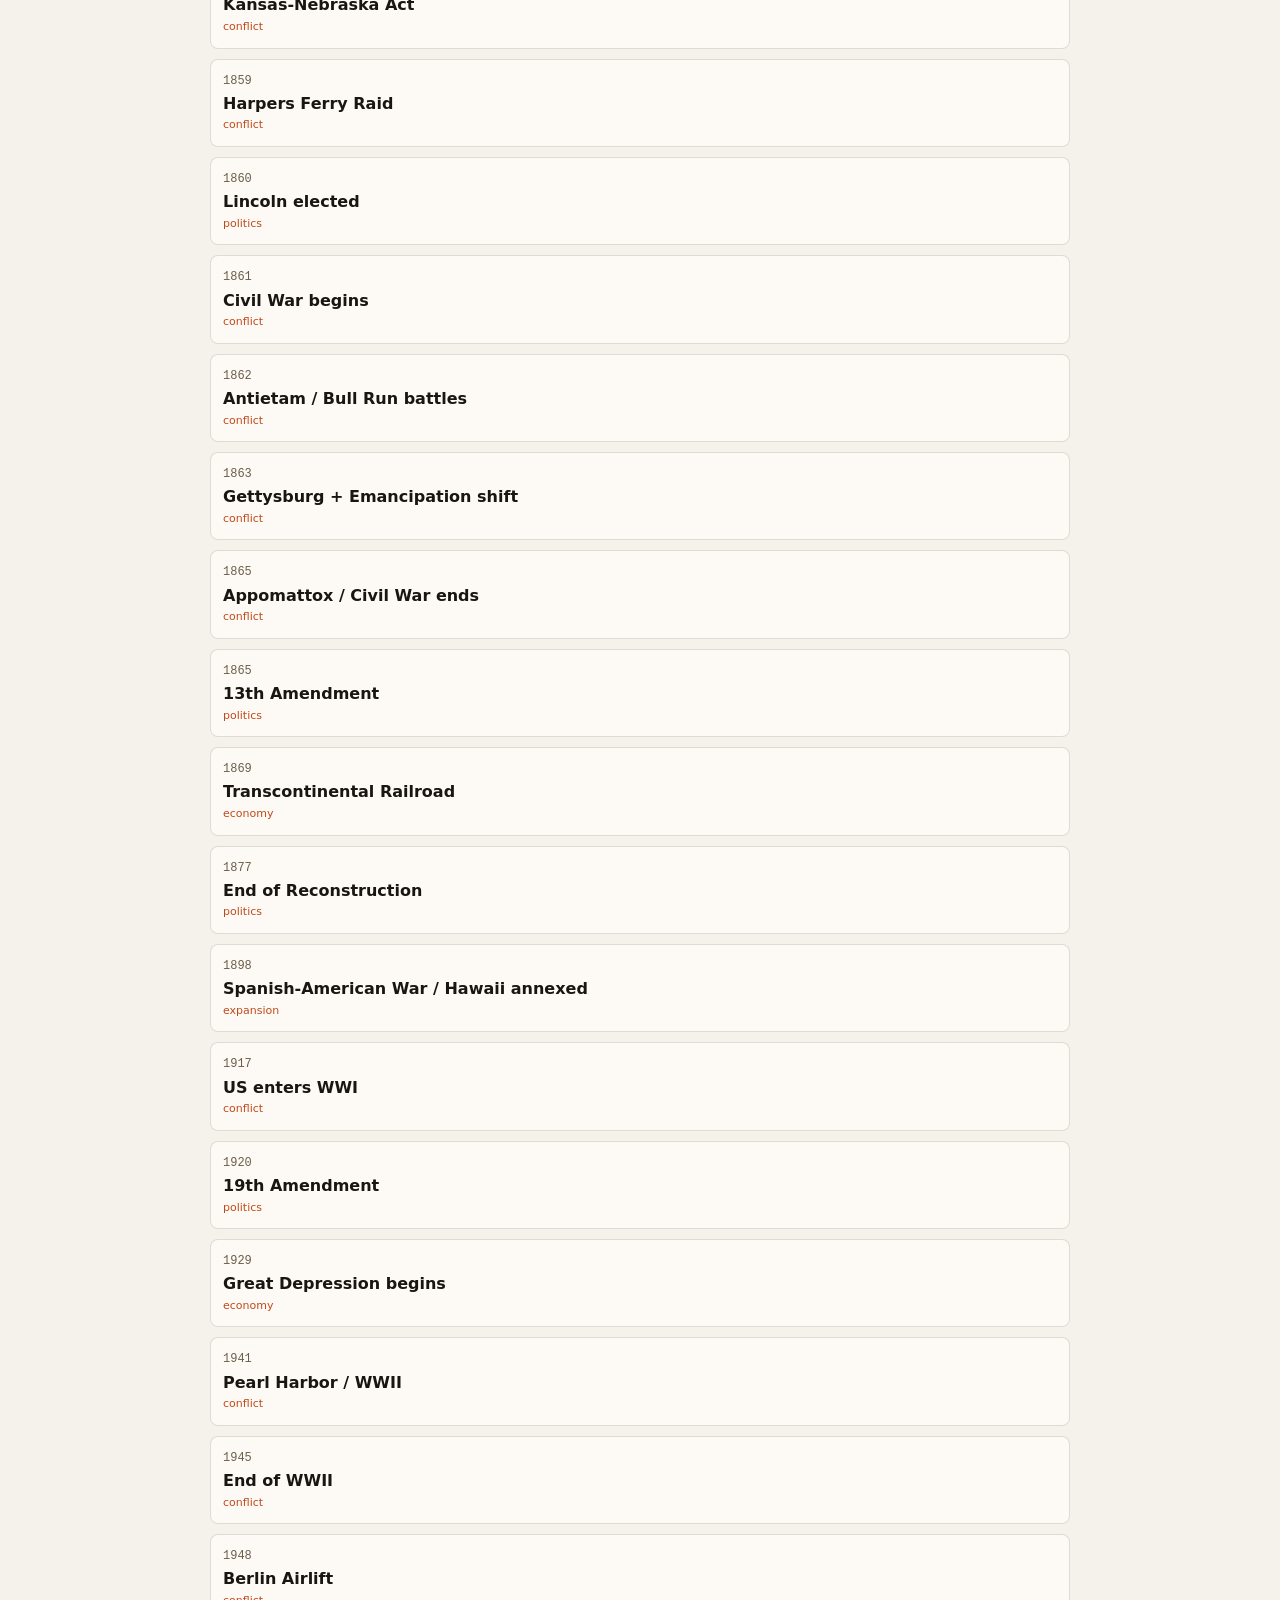
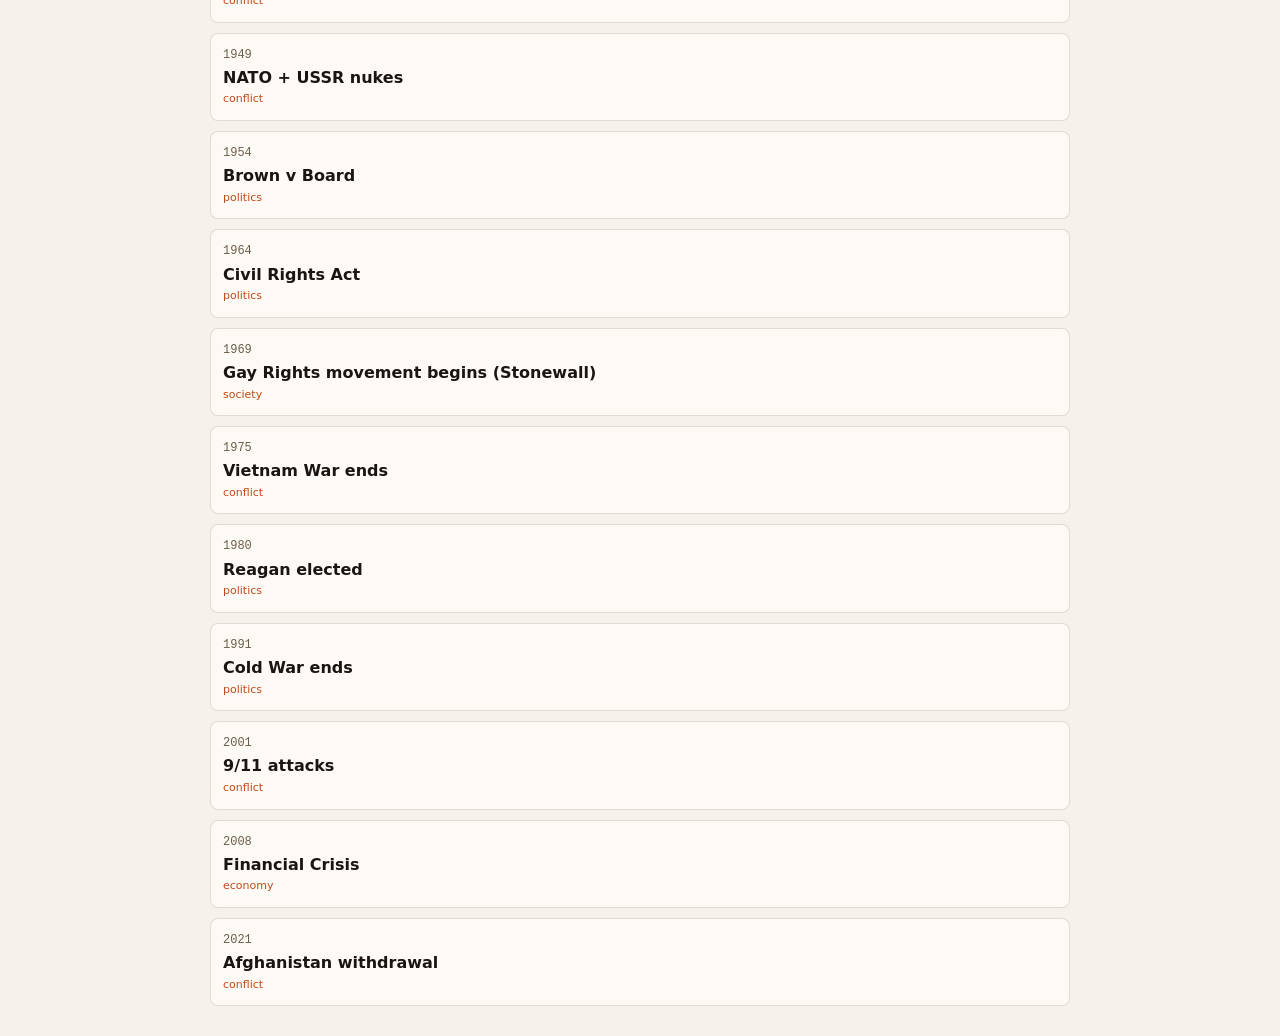
==== commit a91baefe: "Added stuff" ====
--- a/index.html
+++ b/index.html
@@ -1,638 +1,40 @@
 <!DOCTYPE html>
-<html lang="en">
+<html>
+
 <head>
-<meta charset="UTF-8">
-<meta name="viewport" content="width=device-width, initial-scale=1.0">
-<title>APUSH Timeline — Key Periods & Events</title>
-<link rel="preconnect" href="https://fonts.googleapis.com">
-<link rel="preconnect" href="https://fonts.gstatic.com" crossorigin>
-<link href="https://fonts.googleapis.com/css2?family=Playfair+Display:wght@400;700&family=DM+Mono:wght@400;500&family=DM+Sans:wght@300;400;500&display=swap" rel="stylesheet">
-<style>
-  :root {
-    --bg: #f5f1eb;
-    --surface: #fdfaf6;
-    --border: rgba(60,50,30,0.15);
-    --border-strong: rgba(60,50,30,0.3);
-    --text: #1a1510;
-    --text-2: #6b5e4a;
-    --text-3: #9e8e78;
-    --accent: #c04a1a;
-    --accent-light: #f0e0d6;
-    --gold: #a07830;
-    --gold-light: #f5edd8;
-    --spine: rgba(60,50,30,0.2);
+  <link rel="stylesheet" href="style.css">
+</head>
 
-    --p1: #6b5bb8;
-    --p2: #1d8a68;
-    --p3: #c04a1a;
-    --p4: #2676c0;
-    --p5: #b84068;
-    --p6: #4a8a18;
-    --p7: #a06018;
-    --p8: #4a38a0;
-    --p9: #2a6828;
-
-    --tag-politics-bg: #e0eaf8; --tag-politics-tx: #1a4a8a;
-    --tag-economy-bg: #ddf0dd; --tag-economy-tx: #1a5a1a;
-    --tag-society-bg: #ebe8f8; --tag-society-tx: #3a2888;
-    --tag-conflict-bg: #f8e0e0; --tag-conflict-tx: #8a1a1a;
-    --tag-expansion-bg: #f5ead8; --tag-expansion-tx: #7a4a10;
-  }
-
-  *, *::before, *::after { box-sizing: border-box; margin: 0; padding: 0; }
-
-  body {
-    font-family: 'DM Sans', sans-serif;
-    background: var(--bg);
-    color: var(--text);
-    min-height: 100vh;
-    font-size: 15px;
-    line-height: 1.6;
-  }
-
-  /* ── Header ── */
-  header {
-    background: var(--text);
-    color: var(--bg);
-    padding: 3.5rem 2rem 3rem;
-    position: relative;
-    overflow: hidden;
-  }
-  header::before {
-    content: '';
-    position: absolute;
-    inset: 0;
-    background: repeating-linear-gradient(90deg, transparent, transparent 79px, rgba(255,255,255,0.04) 79px, rgba(255,255,255,0.04) 80px);
-    pointer-events: none;
-  }
-  header::after {
-    content: '';
-    position: absolute;
-    bottom: 0; left: 0; right: 0;
-    height: 3px;
-    background: linear-gradient(90deg, var(--accent), var(--gold), var(--p4), var(--p2));
-  }
-  .header-inner { max-width: 960px; margin: 0 auto; position: relative; }
-  .header-eyebrow {
-    font-family: 'DM Mono', monospace;
-    font-size: 11px;
-    letter-spacing: .15em;
-    text-transform: uppercase;
-    color: rgba(245,241,235,0.5);
-    margin-bottom: .75rem;
-  }
-  h1 {
-    font-family: 'Playfair Display', serif;
-    font-size: clamp(2rem, 5vw, 3.2rem);
-    font-weight: 700;
-    line-height: 1.1;
-    color: var(--bg);
-    margin-bottom: .6rem;
-    letter-spacing: -.01em;
-  }
-  .header-sub {
-    font-size: 14px;
-    color: rgba(245,241,235,0.6);
-    max-width: 520px;
-    line-height: 1.6;
-  }
-  .period-pills-header {
-    display: flex;
-    flex-wrap: wrap;
-    gap: 6px;
-    margin-top: 1.75rem;
-  }
-  .period-pill-h {
-    font-family: 'DM Mono', monospace;
-    font-size: 10px;
-    letter-spacing: .06em;
-    padding: 3px 9px;
-    border-radius: 20px;
-    border: 1px solid rgba(245,241,235,0.2);
-    color: rgba(245,241,235,0.55);
-    cursor: pointer;
-    transition: all .18s;
-  }
-  .period-pill-h:hover, .period-pill-h.on {
-    background: rgba(245,241,235,0.12);
-    border-color: rgba(245,241,235,0.4);
-    color: rgba(245,241,235,0.9);
-  }
-  .period-pill-h.on { border-color: var(--accent); color: var(--accent); }
-
-  /* ── Controls ── */
-  .controls {
-    background: var(--surface);
-    border-bottom: 1px solid var(--border);
-    position: sticky;
-    top: 0;
-    z-index: 50;
-    padding: .75rem 2rem;
-    display: flex;
-    gap: .75rem;
-    flex-wrap: wrap;
-    align-items: center;
-  }
-  .search-wrap {
-    flex: 1;
-    min-width: 180px;
-    max-width: 280px;
-    position: relative;
-  }
-  .search-wrap svg {
-    position: absolute;
-    left: 10px; top: 50%;
-    transform: translateY(-50%);
-    opacity: .4;
-  }
-  .search-input {
-    width: 100%;
-    font-family: 'DM Sans', sans-serif;
-    font-size: 13px;
-    padding: 7px 10px 7px 32px;
-    border: 1px solid var(--border-strong);
-    border-radius: 6px;
-    background: var(--bg);
-    color: var(--text);
-    outline: none;
-    transition: border-color .15s;
-  }
-  .search-input::placeholder { color: var(--text-3); }
-  .search-input:focus { border-color: var(--accent); }
-
-  .divider { width: 1px; height: 24px; background: var(--border); flex-shrink: 0; }
-
-  .filter-label {
-    font-family: 'DM Mono', monospace;
-    font-size: 10px;
-    letter-spacing: .1em;
-    text-transform: uppercase;
-    color: var(--text-3);
-    flex-shrink: 0;
-  }
-  .tag-btn {
-    font-family: 'DM Mono', monospace;
-    font-size: 10px;
-    letter-spacing: .05em;
-    padding: 4px 10px;
-    border-radius: 20px;
-    border: 1px solid var(--border-strong);
-    background: transparent;
-    color: var(--text-2);
-    cursor: pointer;
-    transition: all .15s;
-  }
-  .tag-btn:hover { background: var(--bg); }
-  .tag-btn[data-t="politics"].on  { background: var(--tag-politics-bg); color: var(--tag-politics-tx); border-color: transparent; }
-  .tag-btn[data-t="economy"].on   { background: var(--tag-economy-bg); color: var(--tag-economy-tx); border-color: transparent; }
-  .tag-btn[data-t="society"].on   { background: var(--tag-society-bg); color: var(--tag-society-tx); border-color: transparent; }
-  .tag-btn[data-t="conflict"].on  { background: var(--tag-conflict-bg); color: var(--tag-conflict-tx); border-color: transparent; }
-  .tag-btn[data-t="expansion"].on { background: var(--tag-expansion-bg); color: var(--tag-expansion-tx); border-color: transparent; }
-  .tag-btn[data-t="all"].on       { background: var(--text); color: var(--bg); border-color: transparent; }
-
-  .count-badge {
-    font-family: 'DM Mono', monospace;
-    font-size: 11px;
-    color: var(--text-3);
-    margin-left: auto;
-    flex-shrink: 0;
-  }
-
-  /* ── Main layout ── */
-  main { max-width: 960px; margin: 0 auto; padding: 2.5rem 2rem 4rem; }
-
-  /* ── Timeline ── */
-  .timeline { position: relative; padding-left: 28px; }
-  .tl-spine {
-    position: absolute;
-    left: 9px; top: 12px; bottom: 20px;
-    width: 1px;
-    background: var(--spine);
-  }
-
-  .period-block {
-    margin-bottom: 2.5rem;
-    animation: fadeIn .3s ease both;
-  }
-  @keyframes fadeIn { from { opacity:0; transform:translateY(8px); } to { opacity:1; transform:none; } }
-
-  .period-header {
-    display: flex;
-    align-items: baseline;
-    gap: 10px;
-    margin-bottom: .9rem;
-    position: relative;
-  }
-  .p-dot {
-    width: 16px; height: 16px;
-    border-radius: 50%;
-    flex-shrink: 0;
-    margin-left: -28px;
-    border: 3px solid var(--bg);
-    box-shadow: 0 0 0 1px var(--spine);
-    position: relative;
-    z-index: 2;
-    top: 3px;
-  }
-  .p-label {
-    font-family: 'Playfair Display', serif;
-    font-size: 17px;
-    font-weight: 700;
-    color: var(--text);
-    line-height: 1.2;
-  }
-  .p-dates {
-    font-family: 'DM Mono', monospace;
-    font-size: 11px;
-    color: var(--text-3);
-  }
-  .p-theme {
-    font-size: 12px;
-    color: var(--text-3);
-    font-style: italic;
-    margin-left: 2px;
-  }
-
-  .ev-grid {
-    padding-left: 8px;
-    display: flex;
-    flex-direction: column;
-    gap: 7px;
-  }
-
-  .ev-card {
-    background: var(--surface);
-    border: 1px solid var(--border);
-    border-radius: 8px;
-    padding: 9px 14px;
-    display: flex;
-    gap: 12px;
-    align-items: flex-start;
-    cursor: pointer;
-    transition: border-color .15s, box-shadow .15s, transform .1s;
-    position: relative;
-  }
-  .ev-card:hover {
-    border-color: var(--border-strong);
-    box-shadow: 0 2px 12px rgba(0,0,0,.06);
-    transform: translateX(2px);
-  }
-  .ev-year {
-    font-family: 'DM Mono', monospace;
-    font-size: 11px;
-    font-weight: 500;
-    color: var(--text-3);
-    min-width: 64px;
-    padding-top: 2px;
-    flex-shrink: 0;
-  }
-  .ev-name {
-    font-size: 13px;
-    font-weight: 500;
-    color: var(--text);
-    flex: 1;
-    line-height: 1.4;
-  }
-  .ev-tag {
-    font-family: 'DM Mono', monospace;
-    font-size: 9px;
-    letter-spacing: .05em;
-    padding: 3px 7px;
-    border-radius: 20px;
-    flex-shrink: 0;
-    font-weight: 500;
-    margin-top: 1px;
-    text-transform: uppercase;
-  }
-
-  /* ── Modal ── */
-  .overlay {
-    display: none;
-    position: fixed; inset: 0;
-    background: rgba(26,21,16,.5);
-    z-index: 200;
-    align-items: center;
-    justify-content: center;
-    padding: 1rem;
-    backdrop-filter: blur(2px);
-  }
-  .overlay.open { display: flex; }
-
-  .modal {
-    background: var(--surface);
-    border: 1px solid var(--border-strong);
-    border-radius: 12px;
-    max-width: 480px;
-    width: 100%;
-    position: relative;
-    overflow: hidden;
-    animation: slideUp .2s ease;
-  }
-  @keyframes slideUp { from { opacity:0; transform:translateY(16px); } to { opacity:1; transform:none; } }
-
-  .modal-stripe { height: 4px; background: linear-gradient(90deg, var(--accent), var(--gold)); }
-  .modal-body { padding: 1.5rem; }
-  .modal-close {
-    position: absolute; top: 16px; right: 16px;
-    width: 28px; height: 28px;
-    border: 1px solid var(--border);
-    border-radius: 50%;
-    background: var(--bg);
-    cursor: pointer;
-    display: flex; align-items: center; justify-content: center;
-    font-size: 16px; color: var(--text-2);
-    line-height: 1;
-    transition: border-color .15s;
-  }
-  .modal-close:hover { border-color: var(--border-strong); }
-  .m-yr {
-    font-family: 'DM Mono', monospace;
-    font-size: 11px;
-    color: var(--text-3);
-    margin-bottom: 5px;
-  }
-  .m-title {
-    font-family: 'Playfair Display', serif;
-    font-size: 19px;
-    font-weight: 700;
-    color: var(--text);
-    line-height: 1.3;
-    margin-bottom: 12px;
-  }
-  .m-sig {
-    font-size: 13px;
-    color: var(--text-2);
-    line-height: 1.7;
-    margin-bottom: 14px;
-  }
-  .m-conn {
-    background: var(--gold-light);
-    border-left: 3px solid var(--gold);
-    border-radius: 0 6px 6px 0;
-    padding: 10px 14px;
-    font-size: 12px;
-    color: var(--text-2);
-    line-height: 1.6;
-    margin-bottom: 16px;
-  }
-  .m-conn strong { color: var(--gold); font-weight: 500; }
-  .m-footer { display: flex; gap: 8px; }
-  .m-btn {
-    font-family: 'DM Sans', sans-serif;
-    font-size: 13px;
-    padding: 8px 16px;
-    border-radius: 6px;
-    border: 1px solid var(--border-strong);
-    cursor: pointer;
-    transition: all .15s;
-  }
-  .m-btn-primary {
-    background: var(--text);
-    color: var(--bg);
-    border-color: var(--text);
-  }
-  .m-btn-primary:hover { background: var(--accent); border-color: var(--accent); }
-  .m-btn-secondary { background: transparent; color: var(--text-2); }
-  .m-btn-secondary:hover { background: var(--bg); }
-
-  /* ── Empty state ── */
-  .empty {
-    text-align: center;
-    padding: 4rem 2rem;
-    color: var(--text-3);
-  }
-  .empty p { font-size: 14px; margin-top: .5rem; }
-
-  /* ── Footer ── */
-  footer {
-    text-align: center;
-    padding: 2rem;
-    border-top: 1px solid var(--border);
-    font-family: 'DM Mono', monospace;
-    font-size: 11px;
-    color: var(--text-3);
-    letter-spacing: .08em;
-  }
-
-  /* ── Responsive ── */
-  @media (max-width: 600px) {
-    header { padding: 2rem 1.25rem; }
-    .controls { padding: .65rem 1.25rem; }
-    main { padding: 1.75rem 1.25rem 3rem; }
-    h1 { font-size: 1.8rem; }
-    .search-wrap { max-width: none; flex: 1 1 100%; }
-    .divider { display: none; }
-    .count-badge { display: none; }
-  }
-</style>
-</head>
 <body>
 
-<header>
-  <div class="header-inner">
-    <div class="header-eyebrow">AP United States History</div>
-    <h1>The American Timeline</h1>
-    <p class="header-sub">All 9 APUSH periods with key events, significance, and exam connections. Click any event for details.</p>
-    <div class="period-pills-header" id="period-pills"></div>
-  </div>
-</header>
+  <nav>
+    <a href="index.html">Timeline</a>
+    <a href="quiz.html">Quiz</a>
+    <a href="chronology.html">Chronology</a>
+  </nav>
 
-<div class="controls">
-  <div class="search-wrap">
-    <svg width="14" height="14" viewBox="0 0 14 14" fill="none"><circle cx="6" cy="6" r="4.5" stroke="currentColor" stroke-width="1.5"/><path d="M10 10L13 13" stroke="currentColor" stroke-width="1.5" stroke-linecap="round"/></svg>
-    <input class="search-input" id="srch" type="text" placeholder="Search events…" oninput="render()">
-  </div>
-  <div class="divider"></div>
-  <span class="filter-label">Theme</span>
-  <button class="tag-btn on" data-t="all" onclick="setTag(this)">All</button>
-  <button class="tag-btn" data-t="politics" onclick="setTag(this)">Politics</button>
-  <button class="tag-btn" data-t="economy" onclick="setTag(this)">Economy</button>
-  <button class="tag-btn" data-t="society" onclick="setTag(this)">Society</button>
-  <button class="tag-btn" data-t="conflict" onclick="setTag(this)">Conflict</button>
-  <button class="tag-btn" data-t="expansion" onclick="setTag(this)">Expansion</button>
-  <span class="count-badge" id="count-badge"></span>
-</div>
+  <header>
+    <h1>APUSH Timeline</h1>
+  </header>
 
-<main>
-  <div class="timeline">
-    <div class="tl-spine"></div>
-    <div id="tl"></div>
-  </div>
-</main>
+  <div class="container" id="out"></div>
 
-<div class="overlay" id="overlay" onclick="if(event.target===this)closeModal()">
-  <div class="modal">
-    <div class="modal-stripe" id="m-stripe"></div>
-    <div class="modal-body">
-      <button class="modal-close" onclick="closeModal()">×</button>
-      <div class="m-yr" id="m-yr"></div>
-      <div class="m-title" id="m-title"></div>
-      <div class="m-sig" id="m-sig"></div>
-      <div class="m-conn" id="m-conn"></div>
-      <div class="m-footer">
-        <button class="m-btn m-btn-secondary" onclick="closeModal()">Close</button>
-      </div>
-    </div>
-  </div>
-</div>
+  <script src="data.js"></script>
+  <script>
+    const out = document.getElementById("out");
 
-<footer>APUSH — 9 Periods · 50 Key Events · All Learning Objectives</footer>
+    EVENTS.forEach(e => {
+      const div = document.createElement("div");
+      div.className = "card";
+      div.innerHTML = `
+    <div class="year">${e.year}</div>
+    <div class="title">${e.title}</div>
+    <div class="tag">${e.tag}</div>
+  `;
+      out.appendChild(div);
+    });
+  </script>
 
-<script>
-var D=[
-  {id:1,label:"Period 1",dates:"1491–1607",theme:"Contact & Colonization",color:"#6b5bb8",events:[
-    {yr:"1491",name:"Pre-Columbian Americas",tag:"society",sig:"Diverse Native civilizations — Aztec, Inca, Mississippian, Pueblo — thrived with complex political, economic, and agricultural systems before European contact.",conn:"Sets the foundation for understanding native–European interaction throughout the colonial period. APUSH emphasizes the diversity and sophistication of these societies."},
-    {yr:"1492",name:"Columbus reaches the Caribbean",tag:"expansion",sig:"Initiated sustained contact between Europe and the Americas, beginning colonization that reshaped both hemispheres and triggered the Columbian Exchange of crops, animals, and diseases.",conn:"Triggers European competition for American territory and centuries of cultural and biological exchange — a key APUSH theme of continuity and change over time."},
-    {yr:"1519",name:"Cortés conquers the Aztec Empire",tag:"conflict",sig:"With a small force and indigenous allies, Cortés defeated the Aztecs — demonstrating how disease, diplomacy, and military technology enabled conquest.",conn:"Model for later European conquest patterns. APUSH asks you to analyze the roles of disease, political alliances, and technology in Spanish success."},
-    {yr:"1565",name:"St. Augustine founded",tag:"expansion",sig:"Oldest continuously occupied European settlement in North America, founded by Spain as a military outpost in Florida.",conn:"Reflects Spanish imperial strategy along the Atlantic coast prior to English colonization — useful context for Period 2 comparisons of colonial motivations."}
-  ]},
-  {id:2,label:"Period 2",dates:"1607–1754",theme:"Colonization & Settlement",color:"#1d8a68",events:[
-    {yr:"1607",name:"Jamestown founded",tag:"expansion",sig:"England's first permanent North American settlement, established by the Virginia Company for profit. Early years marked by starvation, disease, and conflict with the Powhatan Confederacy.",conn:"Begins English colonial presence. APUSH uses Jamestown to compare English, Spanish, and French colonial models and labor systems."},
-    {yr:"1619",name:"First Africans arrive in Virginia",tag:"society",sig:"Arrival of approximately 20 enslaved Africans at Point Comfort began the African presence in English North America, laying groundwork for chattel slavery.",conn:"Critical APUSH origin point for race and slavery as central themes. Connect to Bacon's Rebellion and the hardening of racial slavery laws."},
-    {yr:"1620",name:"Mayflower Compact",tag:"politics",sig:"Pilgrims created a self-governing covenant aboard the Mayflower, reflecting Protestant ideals of community and representative governance.",conn:"Early example of colonial self-government — APUSH traces this tradition through colonial assemblies to the Constitutional Convention."},
-    {yr:"1676",name:"Bacon's Rebellion",tag:"conflict",sig:"Nathaniel Bacon led a multiracial coalition of poor farmers and servants against Virginia's colonial elite, challenging class and racial hierarchy.",conn:"A key APUSH turning point: accelerated the shift from indentured servitude to African chattel slavery as planters sought a more controllable labor force."},
-    {yr:"1692",name:"Salem Witch Trials",tag:"society",sig:"Over 200 accused; 20 executed. Reflected social tensions, gender dynamics, and Puritan religious anxiety in Massachusetts.",conn:"APUSH uses Salem to illustrate social fractures in Puritan New England and limits of theocratic governance."}
-  ]},
-  {id:3,label:"Period 3",dates:"1754–1800",theme:"Revolution & Republic",color:"#c04a1a",events:[
-    {yr:"1754",name:"French and Indian War",tag:"conflict",sig:"North American theater of the Seven Years' War; ultimately expelled France from North America and saddled Britain with enormous debt.",conn:"British war debt led to new colonial taxes — APUSH directly traces this to the Stamp Act, Sons of Liberty, and eventually independence."},
-    {yr:"1776",name:"Declaration of Independence",tag:"politics",sig:"Jefferson articulated Enlightenment ideals of natural rights, popular sovereignty, and the social contract as justification for independence from Britain.",conn:"Foundational APUSH document. Know its Enlightenment influences (Locke), its contradictions regarding slavery, and its use by later reform movements."},
-    {yr:"1781",name:"Battle of Yorktown",tag:"conflict",sig:"Cornwallis's surrender ended major Revolutionary War fighting, secured by French naval and military support.",conn:"Effectively ended the Revolutionary War — APUSH emphasizes France's critical role and the limits of British strategy."},
-    {yr:"1787",name:"Constitutional Convention",tag:"politics",sig:"Delegates replaced the Articles of Confederation with a stronger federal framework — separation of powers, federalism, and checks and balances.",conn:"Core APUSH content. Know the major compromises (3/5, Great, Commerce/Slave Trade) and the Federalist vs. Anti-Federalist debates."},
-    {yr:"1798",name:"Alien and Sedition Acts",tag:"politics",sig:"Federalist legislation targeted immigrants and government critics, provoking Virginia and Kentucky Resolutions asserting states' rights.",conn:"Early test of free speech and federal vs. state authority — APUSH connects this directly to nullification debates in the antebellum era."}
-  ]},
-  {id:4,label:"Period 4",dates:"1800–1848",theme:"Democracy & Expansion",color:"#2676c0",events:[
-    {yr:"1803",name:"Louisiana Purchase",tag:"expansion",sig:"Napoleon sold the Louisiana Territory for $15 million, doubling the nation's size and raising constitutional questions about executive power.",conn:"APUSH: intensified debates over slavery's expansion into new territories — a tension that escalates through Compromise of 1850 to the Civil War."},
-    {yr:"1820",name:"Missouri Compromise",tag:"politics",sig:"Admitted Missouri as a slave state and Maine free; drew the 36°30' line to regulate slavery's future expansion westward.",conn:"A key APUSH sectional compromise. APUSH LEQs often ask you to compare the Missouri, 1850, and Kansas-Nebraska compromises."},
-    {yr:"1828",name:"Tariff of Abominations",tag:"economy",sig:"High protective tariff enraged Southern states, leading to South Carolina's Nullification Crisis and Calhoun's states' rights doctrine.",conn:"APUSH: prefigures the sectional conflict over federal power vs. state sovereignty. Jackson's firm response showed limits of nullification."},
-    {yr:"1830",name:"Indian Removal Act",tag:"politics",sig:"Authorized forced removal of Native Americans from the Southeast, leading to the Trail of Tears (1838–39) and thousands of deaths.",conn:"APUSH: starkest example of racial dispossession in the antebellum era. Note that the Supreme Court ruled against removal, but Jackson defied it."},
-    {yr:"1848",name:"Seneca Falls Convention",tag:"society",sig:"First women's rights convention in the U.S., producing the Declaration of Sentiments modeled on the Declaration of Independence.",conn:"Foundation of the women's suffrage movement — APUSH connects it to abolitionism and the reform culture of the Second Great Awakening."}
-  ]},
-  {id:5,label:"Period 5",dates:"1844–1877",theme:"Civil War & Reconstruction",color:"#b84068",events:[
-    {yr:"1846",name:"Mexican-American War",tag:"conflict",sig:"War following Texas annexation added vast western territories and reignited the slavery expansion debate via the Wilmot Proviso.",conn:"APUSH: directly triggered the political crises of the 1850s. The question of slavery in new territories fractured existing party coalitions."},
-    {yr:"1857",name:"Dred Scott decision",tag:"politics",sig:"Chief Justice Taney ruled African Americans were not citizens and Congress could not ban slavery in territories — invalidating the Missouri Compromise.",conn:"A critical APUSH case. Dred Scott radicalized both sections and made the election of 1860 — and thus secession — more likely."},
-    {yr:"1861",name:"Civil War begins",tag:"conflict",sig:"Confederate attack on Fort Sumter launched four years of war. Over 620,000 soldiers died in a conflict over union, slavery, and the nature of American democracy.",conn:"Transformative APUSH conflict. Know the causes (slavery, sectionalism, election of 1860), major turning points, and the war's social impact."},
-    {yr:"1863",name:"Emancipation Proclamation",tag:"politics",sig:"Lincoln declared enslaved people in Confederate states free, reframing the war as a fight against slavery and enabling Black men to enlist.",conn:"APUSH moral turning point. Note its limits (only Confederate states), military strategy, and path to the 13th Amendment."},
-    {yr:"1865–1877",name:"Reconstruction",tag:"politics",sig:"Federal effort to reintegrate Southern states and define the rights of freed people. The 13th, 14th, and 15th Amendments transformed American citizenship.",conn:"Hugely important APUSH period. Know the competing visions (Lincoln, Radical Republicans, Johnson), the amendments, and causes of Reconstruction's collapse."}
-  ]},
-  {id:6,label:"Period 6",dates:"1865–1898",theme:"Gilded Age & Industrialization",color:"#4a8a18",events:[
-    {yr:"1869",name:"Transcontinental Railroad completed",tag:"economy",sig:"Joined the nation coast-to-coast, accelerating western settlement, industrial growth, and the displacement of Native peoples from the Great Plains.",conn:"APUSH symbol of industrial capitalism's power and the federal government's role in economic development via land grants."},
-    {yr:"1877",name:"End of Reconstruction / Railroad Strike",tag:"conflict",sig:"The Compromise of 1877 ended Reconstruction; the Railroad Strike of 1877 was America's first great labor uprising, suppressed by federal troops.",conn:"APUSH: marks the abandonment of Black civil rights and the rise of organized labor conflict — two parallel stories of the Gilded Age."},
-    {yr:"1882",name:"Chinese Exclusion Act",tag:"politics",sig:"First federal law restricting immigration by nationality and class, reflecting nativist anxieties about race and labor competition.",conn:"APUSH precedent for immigration restriction — connects to the Immigration Acts of 1917 and 1924."},
-    {yr:"1886",name:"American Federation of Labor founded",tag:"economy",sig:"Samuel Gompers organized skilled workers into craft unions advocating for wages, hours, and conditions.",conn:"APUSH: dominant labor organization through the Progressive Era. Know the AFL's 'bread and butter' approach vs. industrial unionism."},
-    {yr:"1896",name:"Plessy v. Ferguson",tag:"politics",sig:"Supreme Court upheld 'separate but equal' doctrine, giving constitutional backing to Jim Crow segregation across the South.",conn:"Key APUSH case enshrining segregation for 58 years. Always pair with Brown v. Board (1954) on LEQs about civil rights change over time."}
-  ]},
-  {id:7,label:"Period 7",dates:"1890–1945",theme:"Progressive Era to WWII",color:"#a06018",events:[
-    {yr:"1898",name:"Spanish-American War",tag:"conflict",sig:"Brief war gave the U.S. Cuba, Puerto Rico, Guam, and the Philippines — marking America's emergence as an imperial power.",conn:"APUSH: opens debates about imperialism, race, and American identity. Know the Anti-Imperialist League's arguments and debates over empire."},
-    {yr:"1913",name:"16th & 17th Amendments",tag:"politics",sig:"Income tax and direct election of senators — landmark Progressive reforms shifting power from corporate interests and state legislatures.",conn:"APUSH: structural Progressive Era changes. Know the full reform agenda: 16th, 17th, 18th, 19th Amendments and the regulatory agencies."},
-    {yr:"1917",name:"U.S. enters World War I",tag:"conflict",sig:"Wilson entered the war framing it as a fight for democracy; at home, the Espionage and Sedition Acts suppressed dissent.",conn:"APUSH: reshaped global order and disillusioned Americans. The Senate's rejection of the League connects to 1920s isolationism."},
-    {yr:"1920",name:"19th Amendment",tag:"politics",sig:"Granted women the right to vote after decades of suffragist activism — the largest single expansion of the American electorate.",conn:"APUSH culmination of the suffrage movement. Note the movement's internal tensions around race and the connections to the Progressive Era."},
-    {yr:"1929",name:"Great Depression begins",tag:"economy",sig:"Stock market crash triggered mass unemployment, bank failures, and economic devastation — 25% unemployment by 1933.",conn:"APUSH: transformed the citizen–government relationship. The Depression made the New Deal politically necessary and reshaped federalism."},
-    {yr:"1941",name:"Pearl Harbor / U.S. enters WWII",tag:"conflict",sig:"Japan's attack brought the U.S. into WWII, mobilizing the entire economy. Also led to internment of 120,000 Japanese Americans.",conn:"APUSH: WWII ended the Depression, established American global hegemony, and set the stage for the Cold War. Know the home front impacts."}
-  ]},
-  {id:8,label:"Period 8",dates:"1945–1980",theme:"Cold War America",color:"#4a38a0",events:[
-    {yr:"1947",name:"Truman Doctrine & Marshall Plan",tag:"politics",sig:"U.S. committed to containing communism globally and rebuilding Western Europe economically — defining Cold War strategy for four decades.",conn:"APUSH: established the containment policy that guided U.S. foreign policy. Know NSC-68 as the key document expanding this commitment."},
-    {yr:"1954",name:"Brown v. Board of Education",tag:"politics",sig:"Supreme Court unanimously overturned Plessy v. Ferguson, ruling school segregation unconstitutional — energizing the civil rights movement.",conn:"APUSH landmark — always pair with Plessy on essays about change over time in civil rights. Know Chief Justice Warren's unanimous opinion."},
-    {yr:"1955–1968",name:"Civil Rights Movement",tag:"society",sig:"From Montgomery Bus Boycott to the March on Washington, the movement secured the Civil Rights Act (1964) and Voting Rights Act (1965).",conn:"Highest-priority APUSH Period 8 content. Know the key organizations (NAACP, SNCC, SCLC), tactics, legislation, and internal debates."},
-    {yr:"1964",name:"Civil Rights Act & Gulf of Tonkin",tag:"politics",sig:"Civil Rights Act banned discrimination; Gulf of Tonkin Resolution authorized Vietnam escalation — two pivotal events defining LBJ's presidency.",conn:"APUSH: together defined the Great Society and its undoing as Vietnam consumed political capital and triggered the credibility gap."},
-    {yr:"1968",name:"Year of Crisis",tag:"conflict",sig:"MLK and RFK assassinated; the Tet Offensive shocked Americans; protests erupted at the Democratic National Convention; Nixon won the presidency.",conn:"APUSH turning point — 1968 marks the fracturing of the New Deal coalition and the beginning of the conservative realignment."},
-    {yr:"1972–1974",name:"Watergate",tag:"politics",sig:"Nixon's cover-up of the Watergate break-in led to his resignation — the only presidential resignation in U.S. history.",conn:"APUSH: shattered public trust in government and fueled anti-government sentiment that helped elect Reagan in 1980."}
-  ]},
-  {id:9,label:"Period 9",dates:"1980–Present",theme:"Contemporary America",color:"#2a6828",events:[
-    {yr:"1980",name:"Reagan Revolution",tag:"politics",sig:"Reagan's election signaled a conservative realignment — tax cuts, deregulation, and anti-communism replaced the New Deal liberal consensus.",conn:"APUSH: know Reaganomics (supply-side economics), the Religious Right's rise, and how Reagan's coalition reshaped both parties."},
-    {yr:"1989–1991",name:"Cold War ends",tag:"politics",sig:"Fall of the Berlin Wall and dissolution of the Soviet Union ended the defining conflict of the postwar era.",conn:"APUSH: left the U.S. as the world's sole superpower — raises questions about the purposes of American foreign policy that persist today."},
-    {yr:"1994",name:"NAFTA",tag:"economy",sig:"North American Free Trade Agreement created a free trade zone with Canada and Mexico, accelerating integration but contributing to manufacturing job losses.",conn:"APUSH: represents the Clinton-era embrace of globalization — fueled debates about trade, deindustrialization, and economic inequality."},
-    {yr:"2001",name:"September 11 attacks",tag:"conflict",sig:"Al-Qaeda killed nearly 3,000 people and triggered the War on Terror, reshaping U.S. foreign policy, civil liberties, and national security.",conn:"Defining APUSH event of the contemporary era. Know the USA PATRIOT Act, Afghanistan, Iraq War, and debates over civil liberties vs. security."},
-    {yr:"2008",name:"Financial Crisis & Obama election",tag:"economy",sig:"Worst economic crisis since the Depression coincided with the historic election of the first African American president.",conn:"APUSH: led to the Affordable Care Act and the Tea Party backlash — illustrates how economic crisis drives political realignment."}
-  ]}
-];
+</body>
 
-var TC={
-  politics:  {bg:"var(--tag-politics-bg)", tx:"var(--tag-politics-tx)"},
-  economy:   {bg:"var(--tag-economy-bg)",  tx:"var(--tag-economy-tx)"},
-  society:   {bg:"var(--tag-society-bg)",  tx:"var(--tag-society-tx)"},
-  conflict:  {bg:"var(--tag-conflict-bg)", tx:"var(--tag-conflict-tx)"},
-  expansion: {bg:"var(--tag-expansion-bg)",tx:"var(--tag-expansion-tx)"}
-};
-
-var activeTag="all", activePid=null, curEv=null;
-
-function buildPills(){
-  var c=document.getElementById("period-pills");
-  D.forEach(function(p){
-    var b=document.createElement("span");
-    b.className="period-pill-h"; b.textContent=p.label+" · "+p.dates; b.dataset.pid=p.id;
-    b.onclick=function(){
-      activePid=(activePid===p.id)?null:p.id;
-      document.querySelectorAll(".period-pill-h").forEach(function(x){x.classList.toggle("on",+x.dataset.pid===activePid);});
-      render();
-    };
-    c.appendChild(b);
-  });
-}
-
-function render(){
-  var tl=document.getElementById("tl"); tl.innerHTML="";
-  var q=document.getElementById("srch").value.toLowerCase().trim();
-  var total=0;
-  D.forEach(function(p,pi){
-    var evs=p.events.filter(function(e){
-      return (activeTag==="all"||e.tag===activeTag)&&(activePid===null||activePid===p.id)&&(!q||e.name.toLowerCase().includes(q)||e.sig.toLowerCase().includes(q)||e.yr.includes(q));
-    });
-    if(!evs.length) return;
-    total+=evs.length;
-    var block=document.createElement("div");
-    block.className="period-block";
-    block.style.animationDelay=(pi*.04)+"s";
-
-    var head=document.createElement("div"); head.className="period-header";
-    head.innerHTML='<div class="p-dot" style="background:'+p.color+'"></div>'
-      +'<span class="p-label">'+p.label+'</span>'
-      +'<span class="p-dates">'+p.dates+'</span>'
-      +'<span class="p-theme">— '+p.theme+'</span>';
-    block.appendChild(head);
-
-    var grid=document.createElement("div"); grid.className="ev-grid";
-    evs.forEach(function(e){
-      var tc=TC[e.tag]||{bg:"#eee",tx:"#555"};
-      var card=document.createElement("div"); card.className="ev-card";
-      card.innerHTML='<span class="ev-year">'+e.yr+'</span>'
-        +'<span class="ev-name">'+e.name+'</span>'
-        +'<span class="ev-tag" style="background:'+tc.bg+';color:'+tc.tx+'">'+e.tag+'</span>';
-      card.onclick=function(){openModal(e,p.color);};
-      grid.appendChild(card);
-    });
-    block.appendChild(grid);
-    tl.appendChild(block);
-  });
-
-  if(!total){
-    tl.innerHTML='<div class="empty"><svg width="40" height="40" viewBox="0 0 40 40" fill="none"><circle cx="20" cy="20" r="18" stroke="#c8b89a" stroke-width="1.5"/><path d="M13 20h14M20 13v14" stroke="#c8b89a" stroke-width="1.5" stroke-linecap="round" opacity=".4"/></svg><p>No events match your filters.</p></div>';
-  }
-  document.getElementById("count-badge").textContent=total+" event"+(total===1?"":"s");
-}
-
-function setTag(el){
-  activeTag=el.dataset.t;
-  document.querySelectorAll(".tag-btn").forEach(function(x){x.classList.toggle("on",x.dataset.t===activeTag);});
-  render();
-}
-
-function openModal(e,color){
-  curEv=e;
-  document.getElementById("m-stripe").style.background="linear-gradient(90deg,"+color+","+color+"88)";
-  document.getElementById("m-yr").textContent=e.yr;
-  document.getElementById("m-title").textContent=e.name;
-  document.getElementById("m-sig").textContent=e.sig;
-  document.getElementById("m-conn").innerHTML="<strong>APUSH connection →</strong> "+e.conn;
-  document.getElementById("overlay").classList.add("open");
-}
-function closeModal(){ document.getElementById("overlay").classList.remove("open"); }
-
-document.addEventListener("keydown",function(ev){
-  if(ev.key==="Escape") closeModal();
-});
-
-buildPills(); render();
-</script>
-</body>
-</html>
+</html>
--- a/style.css
+++ b/style.css
@@ -0,0 +1,107 @@
+:root {
+    --bg: #f5f1eb;
+    --surface: #fdfaf6;
+    --text: #1a1510;
+    --muted: #6b5e4a;
+    --border: rgba(60, 50, 30, 0.15);
+    --accent: #c04a1a;
+}
+
+* {
+    box-sizing: border-box;
+    margin: 0;
+    padding: 0
+}
+
+body {
+    font-family: system-ui, sans-serif;
+    background: var(--bg);
+    color: var(--text);
+    line-height: 1.6;
+}
+
+/* NAV */
+nav {
+    position: sticky;
+    top: 0;
+    background: var(--text);
+    color: var(--bg);
+    display: flex;
+    gap: 14px;
+    padding: 12px 18px;
+    z-index: 10;
+}
+
+nav a {
+    color: var(--bg);
+    text-decoration: none;
+    font-size: 13px;
+    opacity: .8;
+}
+
+nav a:hover {
+    opacity: 1
+}
+
+/* HEADER */
+header {
+    padding: 28px 18px;
+    background: var(--surface);
+    border-bottom: 1px solid var(--border);
+}
+
+/* TIMELINE */
+.container {
+    max-width: 900px;
+    margin: auto;
+    padding: 20px;
+}
+
+.card {
+    background: var(--surface);
+    border: 1px solid var(--border);
+    padding: 12px;
+    margin: 10px 0;
+    border-radius: 8px;
+}
+
+.year {
+    font-family: monospace;
+    color: var(--muted);
+    font-size: 12px;
+}
+
+.title {
+    font-weight: 600;
+}
+
+.tag {
+    font-size: 11px;
+    color: var(--accent);
+}
+
+/* QUIZ */
+button {
+    padding: 8px 12px;
+    border: 1px solid var(--border);
+    background: var(--surface);
+    cursor: pointer;
+}
+
+button:hover {
+    border-color: var(--accent)
+}
+
+.option {
+    display: block;
+    margin: 8px 0;
+}
+
+/* CHRONOLOGY */
+.list-item {
+    padding: 10px;
+    border: 1px solid var(--border);
+    margin: 6px 0;
+    background: var(--surface);
+    cursor: grab;
+}
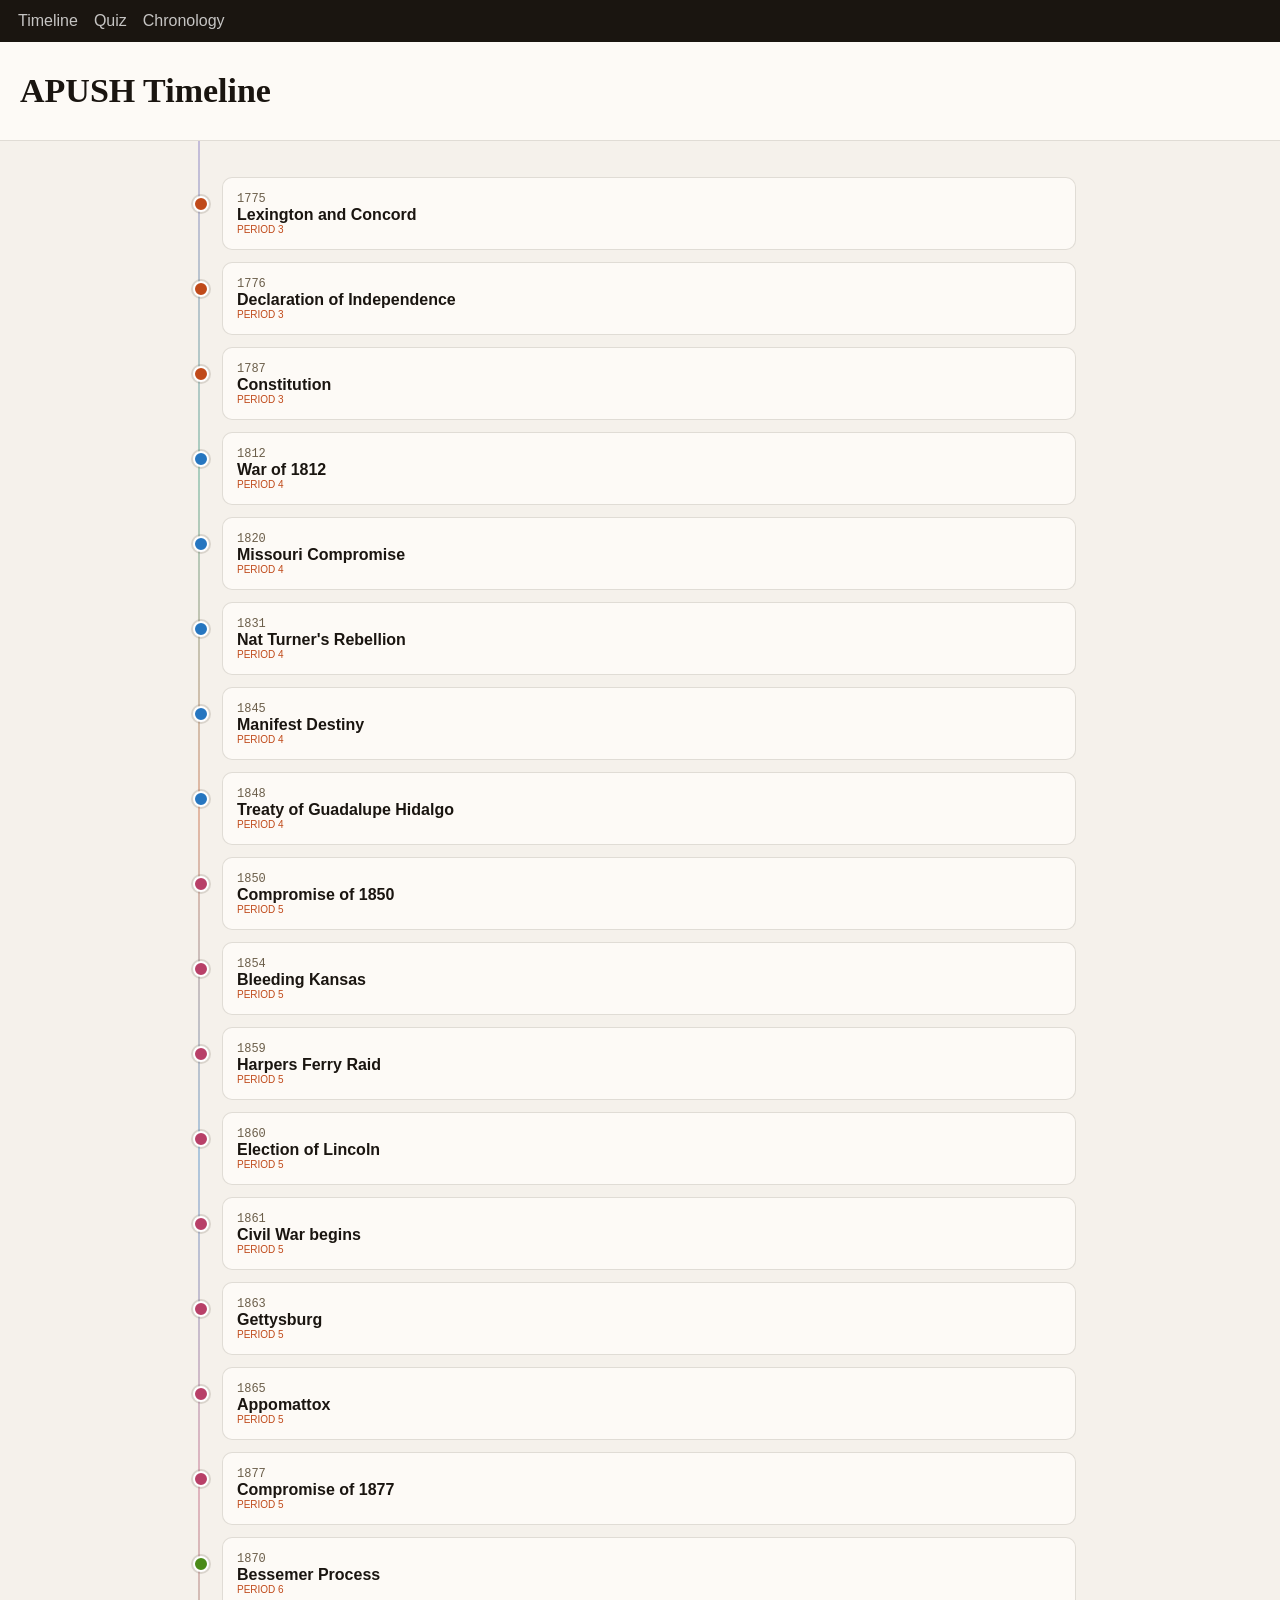
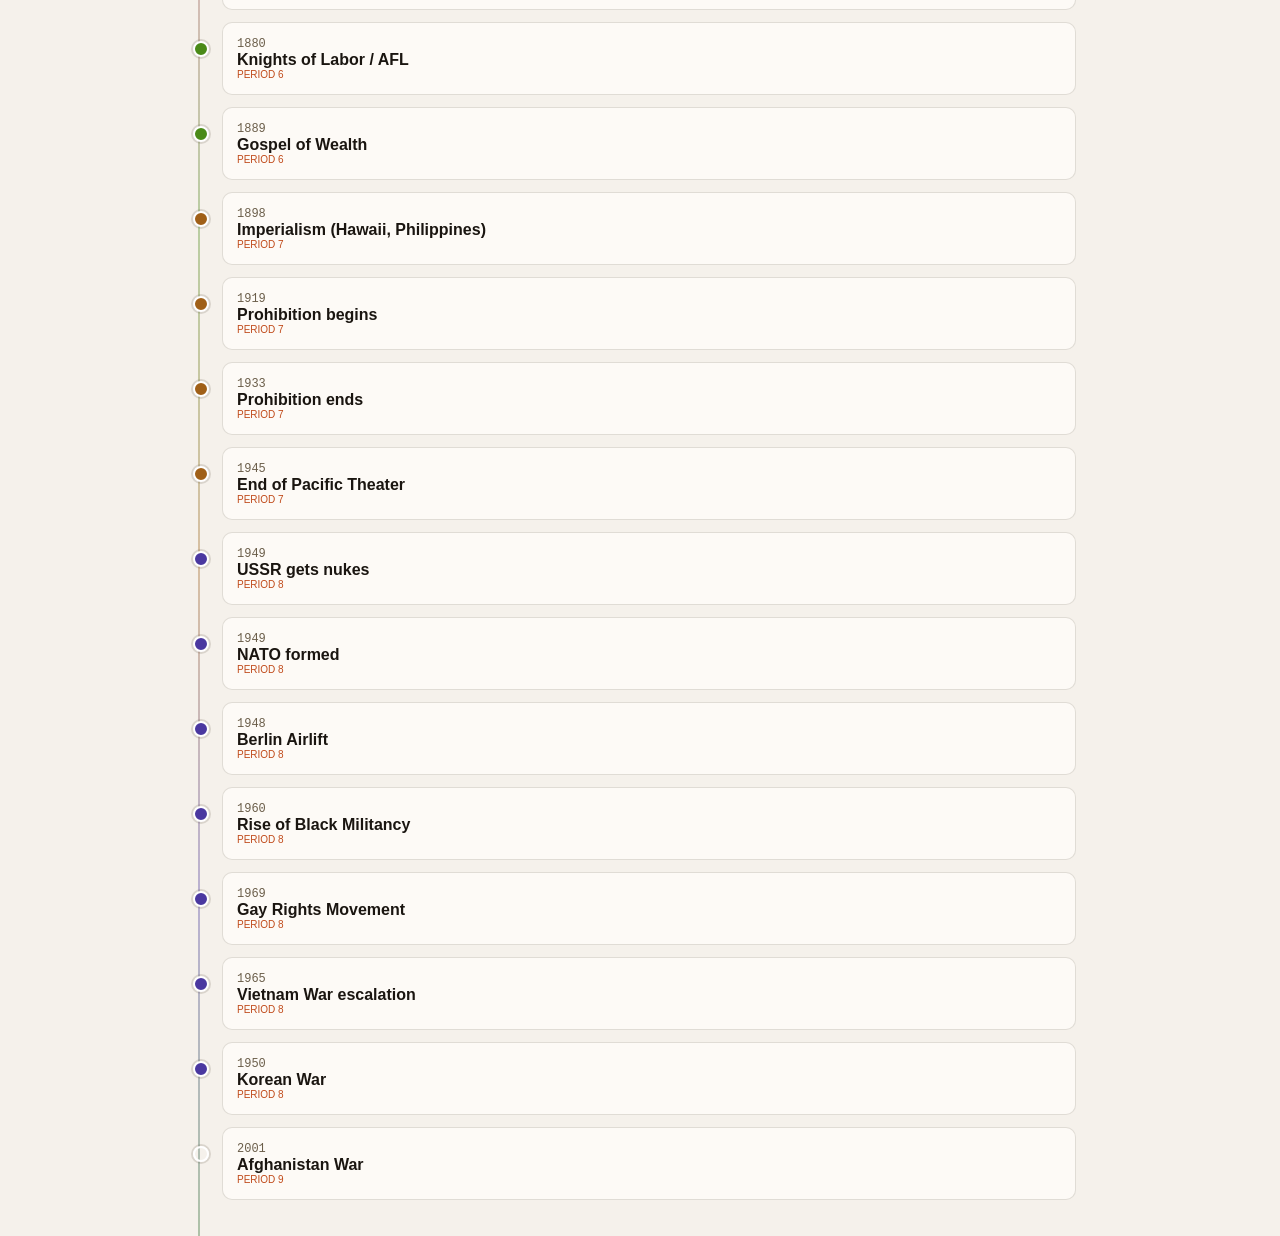
==== commit 57ae14cd: "Update" ====
--- a/index.html
+++ b/index.html
@@ -17,7 +17,15 @@
     <h1>APUSH Timeline</h1>
   </header>
 
-  <div class="container" id="out"></div>
+  <div class="container timeline" id="out"></div>
+
+  <div class="overlay" id="overlay">
+    <div class="modal">
+      <h3 id="m-title"></h3>
+      <p id="m-desc"></p>
+      <button onclick="closeModal()">Close</button>
+    </div>
+  </div>
 
   <script src="data.js"></script>
   <script>
@@ -26,13 +34,26 @@
     EVENTS.forEach(e => {
       const div = document.createElement("div");
       div.className = "card";
+      div.dataset.p = e.p;
+
       div.innerHTML = `
     <div class="year">${e.year}</div>
     <div class="title">${e.title}</div>
-    <div class="tag">${e.tag}</div>
+    <div class="tag">period ${e.p}</div>
   `;
+
+      div.onclick = () => {
+        document.getElementById("m-title").innerText = e.title;
+        document.getElementById("m-desc").innerText = e.desc;
+        document.getElementById("overlay").classList.add("open");
+      };
+
       out.appendChild(div);
     });
+
+    function closeModal() {
+      document.getElementById("overlay").classList.remove("open");
+    }
   </script>
 
 </body>
--- a/style.css
+++ b/style.css
@@ -5,6 +5,16 @@
     --muted: #6b5e4a;
     --border: rgba(60, 50, 30, 0.15);
     --accent: #c04a1a;
+
+    --p1: #6b5bb8;
+    --p2: #1d8a68;
+    --p3: #c04a1a;
+    --p4: #2676c0;
+    --p5: #b84068;
+    --p6: #4a8a18;
+    --p7: #a06018;
+    --p8: #4a38a0;
+    --p9: #2a6828;
 }
 
 * {
@@ -14,61 +24,122 @@
 }
 
 body {
-    font-family: system-ui, sans-serif;
+    font-family: "DM Sans", sans-serif;
     background: var(--bg);
     color: var(--text);
-    line-height: 1.6;
 }
 
-/* NAV */
 nav {
     position: sticky;
     top: 0;
-    background: var(--text);
-    color: var(--bg);
+    background: #1a1510;
+    color: white;
     display: flex;
-    gap: 14px;
+    gap: 16px;
     padding: 12px 18px;
-    z-index: 10;
 }
 
 nav a {
-    color: var(--bg);
+    color: white;
     text-decoration: none;
-    font-size: 13px;
-    opacity: .8;
+    opacity: .75;
 }
 
 nav a:hover {
     opacity: 1
 }
 
-/* HEADER */
 header {
-    padding: 28px 18px;
+    padding: 30px 20px;
     background: var(--surface);
     border-bottom: 1px solid var(--border);
 }
 
-/* TIMELINE */
+header h1 {
+    font-family: "Playfair Display", serif;
+    font-size: 34px;
+}
+
 .container {
-    max-width: 900px;
+    max-width: 920px;
     margin: auto;
-    padding: 20px;
+    padding: 24px;
+}
+
+/* timeline */
+.timeline {
+    position: relative;
+    padding-left: 42px;
+}
+
+.timeline::before {
+    content: "";
+    position: absolute;
+    left: 18px;
+    top: 0;
+    bottom: 0;
+    width: 2px;
+    background: linear-gradient(var(--p1), var(--p2), var(--p3), var(--p4),
+            var(--p5), var(--p6), var(--p7), var(--p8), var(--p9));
+    opacity: .35;
 }
 
 .card {
+    position: relative;
     background: var(--surface);
     border: 1px solid var(--border);
-    padding: 12px;
-    margin: 10px 0;
-    border-radius: 8px;
+    border-radius: 10px;
+    padding: 14px;
+    margin: 12px 0;
+    cursor: pointer;
+    transition: .15s;
+}
+
+.card:hover {
+    transform: translateX(4px);
+    box-shadow: 0 10px 24px rgba(0, 0, 0, .08);
+}
+
+.card::before {
+    content: "";
+    position: absolute;
+    left: -30px;
+    top: 18px;
+    width: 12px;
+    height: 12px;
+    border-radius: 50%;
+    border: 2px solid white;
+    box-shadow: 0 0 0 2px var(--border);
+}
+
+.card[data-p="3"]::before {
+    background: var(--p3)
+}
+
+.card[data-p="4"]::before {
+    background: var(--p4)
+}
+
+.card[data-p="5"]::before {
+    background: var(--p5)
+}
+
+.card[data-p="6"]::before {
+    background: var(--p6)
+}
+
+.card[data-p="7"]::before {
+    background: var(--p7)
+}
+
+.card[data-p="8"]::before {
+    background: var(--p8)
 }
 
 .year {
-    font-family: monospace;
+    font-family: "DM Mono", monospace;
+    font-size: 12px;
     color: var(--muted);
-    font-size: 12px;
 }
 
 .title {
@@ -76,32 +147,44 @@
 }
 
 .tag {
-    font-size: 11px;
+    font-size: 10px;
+    text-transform: uppercase;
     color: var(--accent);
 }
 
-/* QUIZ */
-button {
-    padding: 8px 12px;
-    border: 1px solid var(--border);
-    background: var(--surface);
-    cursor: pointer;
+/* modal */
+.overlay {
+    display: none;
+    position: fixed;
+    inset: 0;
+    background: rgba(0, 0, 0, .4);
+    align-items: center;
+    justify-content: center;
 }
 
-button:hover {
-    border-color: var(--accent)
+.overlay.open {
+    display: flex
 }
 
+.modal {
+    background: var(--surface);
+    padding: 20px;
+    border-radius: 10px;
+    max-width: 400px;
+}
+
+/* quiz */
 .option {
     display: block;
     margin: 8px 0;
 }
 
-/* CHRONOLOGY */
+/* chronology */
 .list-item {
+    background: var(--surface);
+    border: 1px solid var(--border);
     padding: 10px;
-    border: 1px solid var(--border);
     margin: 6px 0;
-    background: var(--surface);
+    border-radius: 8px;
     cursor: grab;
 }
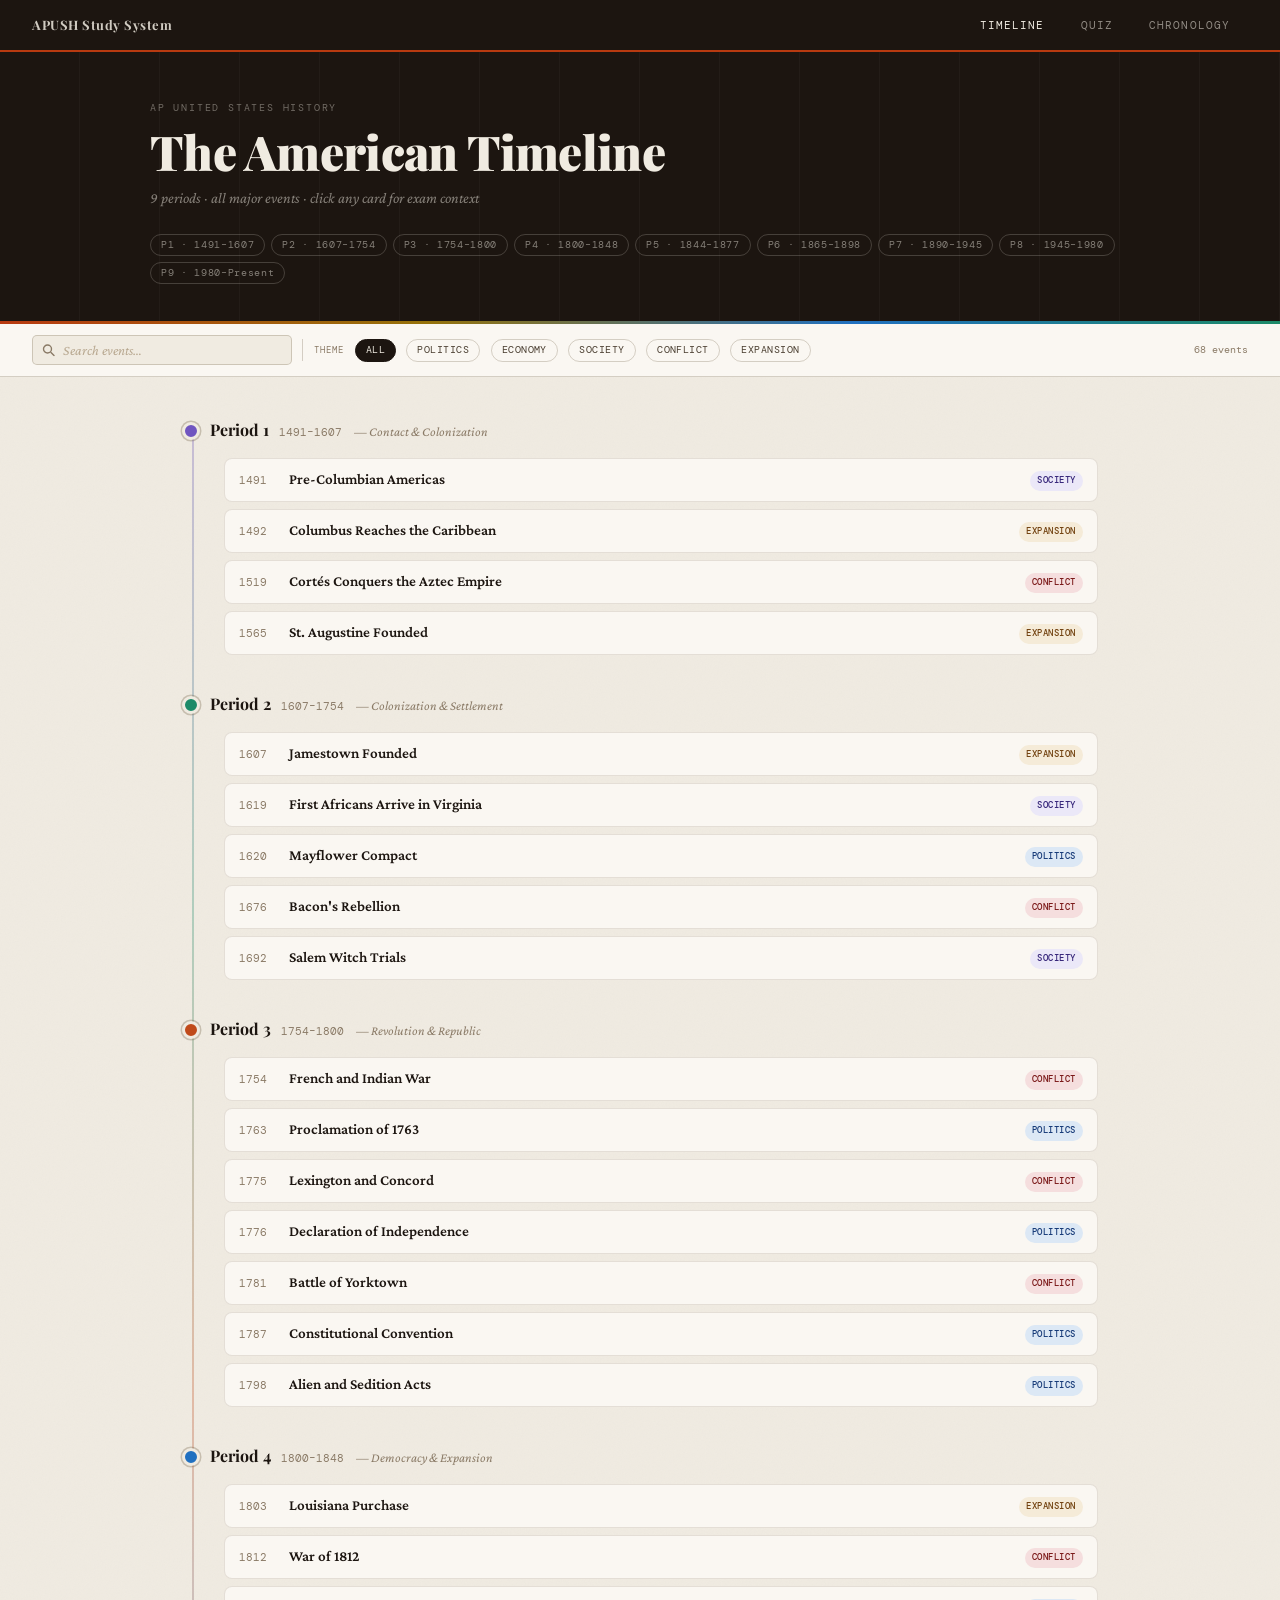
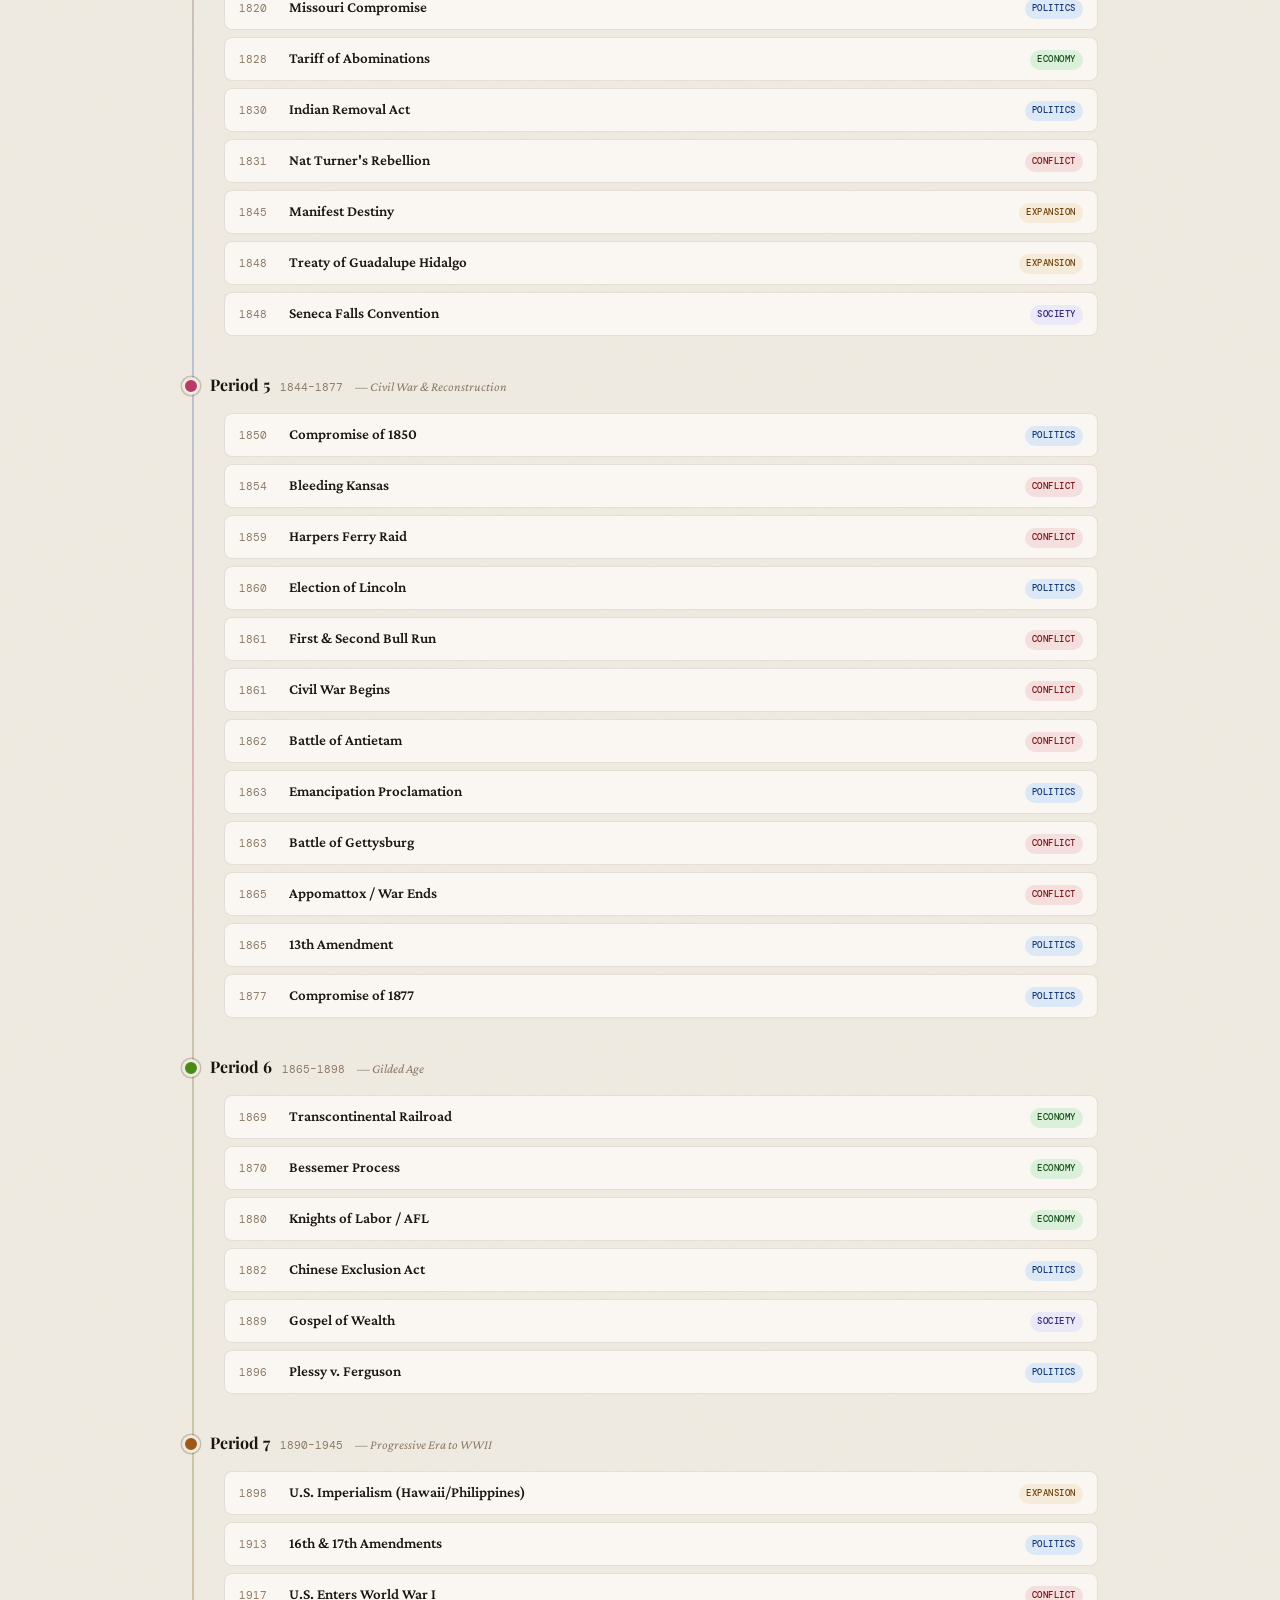
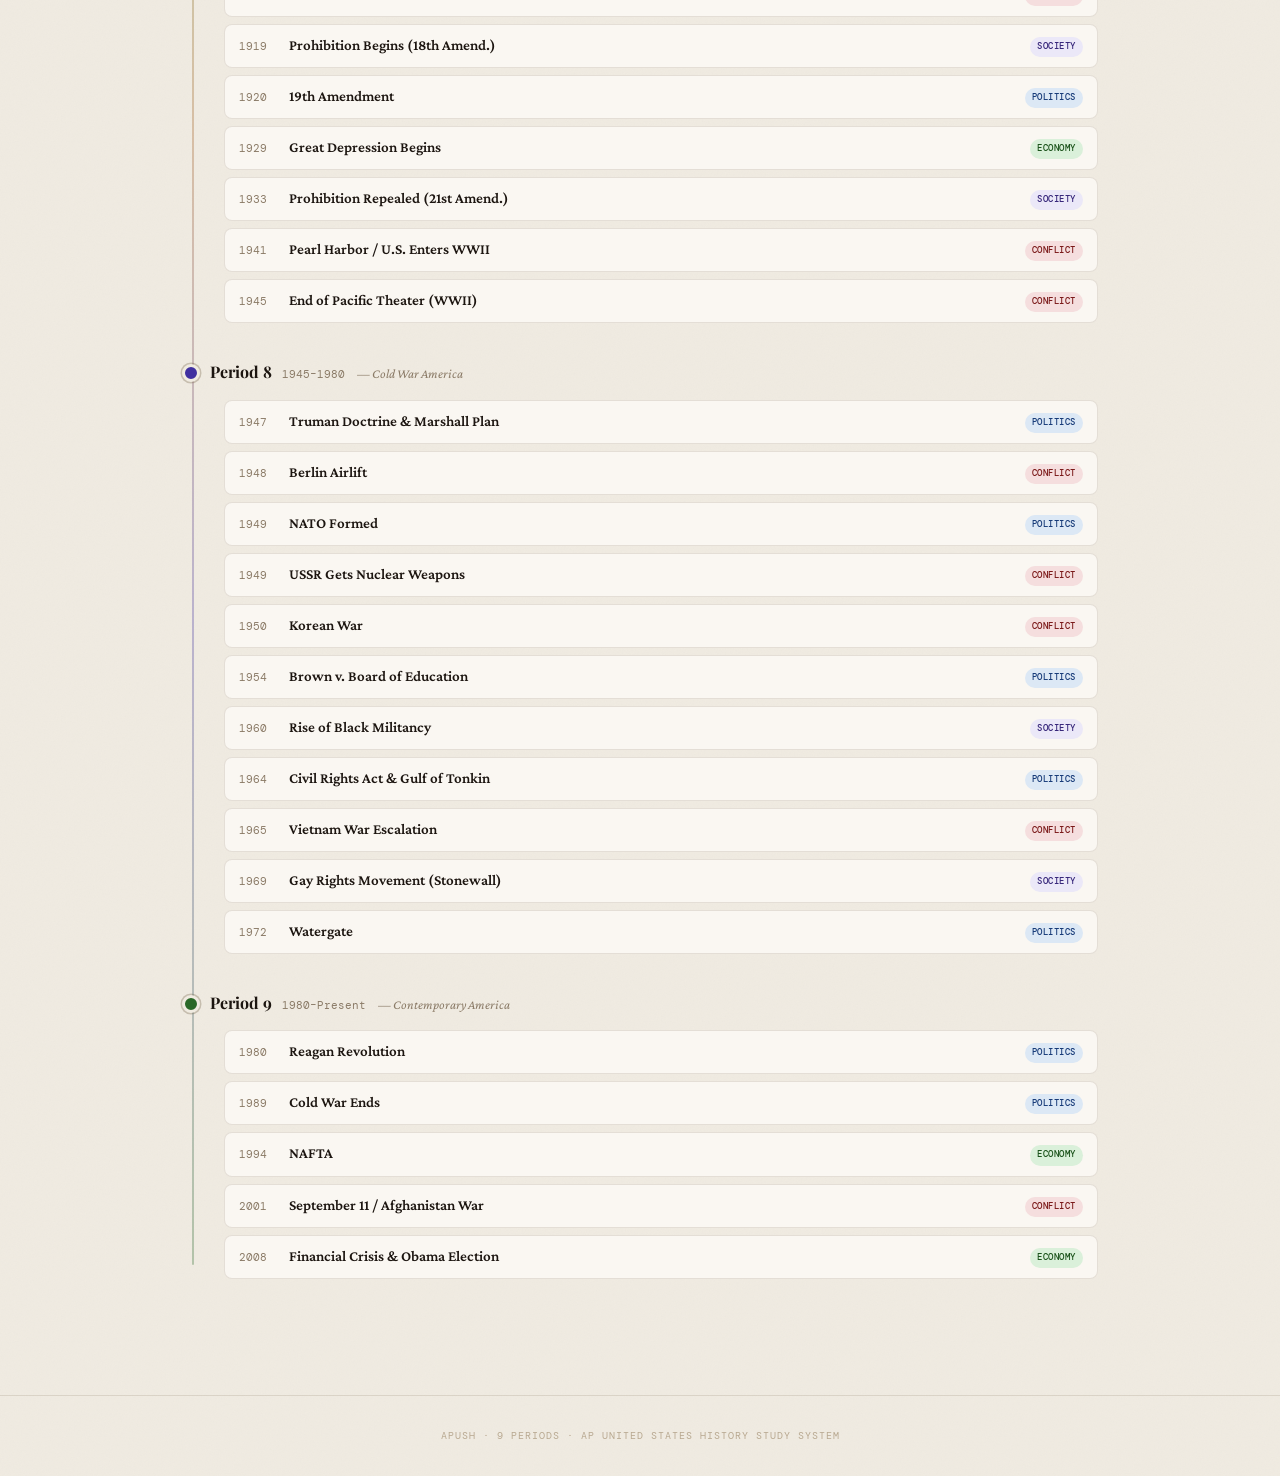
==== commit f7aa92c9: "Update" ====
--- a/index.html
+++ b/index.html
@@ -1,61 +1,205 @@
 <!DOCTYPE html>
-<html>
+<html lang="en">
 
 <head>
+  <meta charset="UTF-8">
+  <meta name="viewport" content="width=device-width, initial-scale=1.0">
+  <title>APUSH Timeline</title>
   <link rel="stylesheet" href="style.css">
 </head>
 
 <body>
 
-  <nav>
-    <a href="index.html">Timeline</a>
+  <!-- NAV -->
+  <nav class="nav">
+    <span class="nav-brand">APUSH Study System</span>
+    <a href="index.html" class="active">Timeline</a>
     <a href="quiz.html">Quiz</a>
     <a href="chronology.html">Chronology</a>
   </nav>
 
-  <header>
-    <h1>APUSH Timeline</h1>
+  <!-- HEADER -->
+  <header class="page-header">
+    <div class="header-inner">
+      <div class="header-eyebrow">AP United States History</div>
+      <h1>The American Timeline</h1>
+      <p class="header-sub">9 periods · all major events · click any card for exam context</p>
+      <div class="period-pills" id="period-pills"></div>
+    </div>
   </header>
 
-  <div class="container timeline" id="out"></div>
-
-  <div class="overlay" id="overlay">
-    <div class="modal">
-      <h3 id="m-title"></h3>
-      <p id="m-desc"></p>
-      <button onclick="closeModal()">Close</button>
-    </div>
+  <!-- CONTROLS -->
+  <div class="controls">
+    <div class="search-wrap">
+      <svg class="search-icon" width="13" height="13" viewBox="0 0 13 13" fill="none">
+        <circle cx="5.5" cy="5.5" r="4" stroke="currentColor" stroke-width="1.4" />
+        <path d="M9 9L12 12" stroke="currentColor" stroke-width="1.4" stroke-linecap="round" />
+      </svg>
+      <input class="search-input" id="srch" type="text" placeholder="Search events…" oninput="render()">
+    </div>
+    <div class="ctrl-sep"></div>
+    <span class="ctrl-label">Theme</span>
+    <button class="tag-btn on" data-t="all" onclick="setTag(this)">All</button>
+    <button class="tag-btn" data-t="politics" onclick="setTag(this)">Politics</button>
+    <button class="tag-btn" data-t="economy" onclick="setTag(this)">Economy</button>
+    <button class="tag-btn" data-t="society" onclick="setTag(this)">Society</button>
+    <button class="tag-btn" data-t="conflict" onclick="setTag(this)">Conflict</button>
+    <button class="tag-btn" data-t="expansion" onclick="setTag(this)">Expansion</button>
+    <span class="count-pill" id="count"></span>
   </div>
+
+  <!-- TIMELINE -->
+  <main class="main">
+    <div class="timeline" id="tl">
+      <div class="tl-spine"></div>
+    </div>
+  </main>
+
+  <!-- MODAL -->
+  <div class="overlay" id="overlay" onclick="if(event.target===this)closeModal()">
+    <div class="modal" id="modal">
+      <div class="modal-bar" id="m-bar"></div>
+      <div class="modal-body">
+        <button class="modal-close" onclick="closeModal()">×</button>
+        <div class="modal-year" id="m-yr"></div>
+        <div class="modal-title" id="m-title"></div>
+        <div class="modal-desc" id="m-desc"></div>
+        <div class="modal-conn">
+          <strong>APUSH Connection</strong>
+          <span id="m-conn"></span>
+        </div>
+      </div>
+    </div>
+  </div>
+
+  <footer>APUSH · 9 Periods · AP United States History Study System</footer>
 
   <script src="data.js"></script>
   <script>
-    const out = document.getElementById("out");
-
+    const TC = {
+      politics: { bg: 'var(--tag-politics-bg)', tx: 'var(--tag-politics-tx)' },
+      economy: { bg: 'var(--tag-economy-bg)', tx: 'var(--tag-economy-tx)' },
+      society: { bg: 'var(--tag-society-bg)', tx: 'var(--tag-society-tx)' },
+      conflict: { bg: 'var(--tag-conflict-bg)', tx: 'var(--tag-conflict-tx)' },
+      expansion: { bg: 'var(--tag-expansion-bg)', tx: 'var(--tag-expansion-tx)' },
+    };
+
+    // group events by period in order
+    const BY_PERIOD = {};
     EVENTS.forEach(e => {
-      const div = document.createElement("div");
-      div.className = "card";
-      div.dataset.p = e.p;
-
-      div.innerHTML = `
-    <div class="year">${e.year}</div>
-    <div class="title">${e.title}</div>
-    <div class="tag">period ${e.p}</div>
-  `;
-
-      div.onclick = () => {
-        document.getElementById("m-title").innerText = e.title;
-        document.getElementById("m-desc").innerText = e.desc;
-        document.getElementById("overlay").classList.add("open");
-      };
-
-      out.appendChild(div);
+      if (!BY_PERIOD[e.p]) BY_PERIOD[e.p] = [];
+      BY_PERIOD[e.p].push(e);
     });
 
+    let activeTag = 'all', activePid = null;
+
+    // Build header period pills
+    function buildPills() {
+      const c = document.getElementById('period-pills');
+      Object.keys(PERIODS).forEach(pid => {
+        const p = PERIODS[pid];
+        const btn = document.createElement('button');
+        btn.className = 'period-pill';
+        btn.textContent = `P${pid} · ${p.dates}`;
+        btn.dataset.pid = pid;
+        btn.onclick = () => {
+          activePid = (activePid == pid) ? null : +pid;
+          document.querySelectorAll('.period-pill').forEach(b =>
+            b.classList.toggle('on', +b.dataset.pid === activePid));
+          render();
+        };
+        c.appendChild(btn);
+      });
+    }
+
+    function render() {
+      const tl = document.getElementById('tl');
+      // keep spine, remove old blocks
+      const spine = tl.querySelector('.tl-spine');
+      tl.innerHTML = '';
+      tl.appendChild(spine);
+
+      const q = document.getElementById('srch').value.toLowerCase().trim();
+      let total = 0;
+
+      Object.keys(PERIODS).forEach((pid, pi) => {
+        const p = PERIODS[pid];
+        const events = (BY_PERIOD[pid] || []).filter(e => {
+          const tagOk = activeTag === 'all' || e.tag === activeTag;
+          const pidOk = activePid === null || activePid == pid;
+          const srchOk = !q || e.title.toLowerCase().includes(q) || e.desc.toLowerCase().includes(q) || String(e.year).includes(q);
+          return tagOk && pidOk && srchOk;
+        });
+        if (!events.length) return;
+        total += events.length;
+
+        const block = document.createElement('div');
+        block.className = 'period-block anim';
+        block.style.animationDelay = (pi * .04) + 's';
+
+        const head = document.createElement('div');
+        head.className = 'period-header';
+        head.innerHTML = `
+      <div class="period-dot" style="background:${p.color}"></div>
+      <span class="period-label">Period ${pid}</span>
+      <span class="period-dates">${p.dates}</span>
+      <span class="period-theme">— ${p.theme}</span>
+    `;
+        block.appendChild(head);
+
+        const list = document.createElement('div');
+        list.className = 'ev-list';
+
+        events.sort((a, b) => a.year - b.year).forEach(e => {
+          const tc = TC[e.tag] || { bg: '#eee', tx: '#555' };
+          const card = document.createElement('div');
+          card.className = 'ev-card';
+          card.innerHTML = `
+        <span class="ev-year">${e.year}</span>
+        <span class="ev-name">${e.title}</span>
+        <span class="ev-tag" style="background:${tc.bg};color:${tc.tx}">${e.tag}</span>
+      `;
+          card.onclick = () => openModal(e, p.color);
+          list.appendChild(card);
+        });
+
+        block.appendChild(list);
+        tl.appendChild(block);
+      });
+
+      if (!total) {
+        const em = document.createElement('div');
+        em.className = 'empty-state';
+        em.textContent = 'No events match your search or filters.';
+        tl.appendChild(em);
+      }
+      document.getElementById('count').textContent = total + ' event' + (total === 1 ? '' : 's');
+    }
+
+    function setTag(el) {
+      activeTag = el.dataset.t;
+      document.querySelectorAll('.tag-btn').forEach(b => b.classList.toggle('on', b.dataset.t === activeTag));
+      render();
+    }
+
+    function openModal(e, color) {
+      document.getElementById('m-bar').style.background = color;
+      document.getElementById('m-yr').textContent = e.year;
+      document.getElementById('m-title').textContent = e.title;
+      document.getElementById('m-desc').textContent = e.desc;
+      document.getElementById('m-conn').textContent = e.conn;
+      document.getElementById('overlay').classList.add('open');
+    }
+
     function closeModal() {
-      document.getElementById("overlay").classList.remove("open");
-    }
+      document.getElementById('overlay').classList.remove('open');
+    }
+
+    document.addEventListener('keydown', e => { if (e.key === 'Escape') closeModal(); });
+
+    buildPills();
+    render();
   </script>
-
 </body>
 
 </html>
--- a/style.css
+++ b/style.css
@@ -1,190 +1,952 @@
+/* ═══════════════════════════════════════════════════════
+   APUSH STUDY SYSTEM — Shared Design System
+   Aesthetic: Aged academic / editorial parchment
+   Fonts: Playfair Display (headers) + Crimson Pro (body) + DM Mono (data)
+   ═══════════════════════════════════════════════════════ */
+
+@import url('https://fonts.googleapis.com/css2?family=Playfair+Display:ital,wght@0,400;0,700;0,900;1,400&family=Crimson+Pro:ital,wght@0,300;0,400;0,600;1,300;1,400&family=DM+Mono:wght@400;500&display=swap');
+
+/* ── Design Tokens ── */
 :root {
-    --bg: #f5f1eb;
-    --surface: #fdfaf6;
-    --text: #1a1510;
-    --muted: #6b5e4a;
-    --border: rgba(60, 50, 30, 0.15);
-    --accent: #c04a1a;
-
-    --p1: #6b5bb8;
+    /* Parchment palette */
+    --bg: #f0ebe1;
+    --bg-deep: #e8e1d4;
+    --surface: #faf7f2;
+    --surface-2: #f4efe6;
+    --ink: #1c1510;
+    --ink-2: #4a3e30;
+    --ink-3: #8a7a66;
+    --ink-4: #b8a890;
+    --border: rgba(80, 60, 30, .13);
+    --border-2: rgba(80, 60, 30, .22);
+    --border-3: rgba(80, 60, 30, .38);
+    --accent: #b83a10;
+    --accent-light: #f5e4dc;
+    --gold: #96720a;
+    --gold-light: #f5edce;
+    --shadow-sm: 0 2px 8px rgba(30, 20, 10, .07);
+    --shadow-md: 0 6px 24px rgba(30, 20, 10, .10);
+    --shadow-lg: 0 16px 48px rgba(30, 20, 10, .14);
+
+    /* Period colors */
+    --p1: #6b52b8;
     --p2: #1d8a68;
     --p3: #c04a1a;
-    --p4: #2676c0;
-    --p5: #b84068;
+    --p4: #2070c0;
+    --p5: #b83868;
     --p6: #4a8a18;
-    --p7: #a06018;
-    --p8: #4a38a0;
-    --p9: #2a6828;
-}
-
-* {
+    --p7: #a05818;
+    --p8: #4030a0;
+    --p9: #286828;
+
+    /* Tag colors */
+    --tag-politics-bg: #dce8f5;
+    --tag-politics-tx: #163a78;
+    --tag-economy-bg: #daf0da;
+    --tag-economy-tx: #1a521a;
+    --tag-society-bg: #ebe8f8;
+    --tag-society-tx: #36267a;
+    --tag-conflict-bg: #f5dede;
+    --tag-conflict-tx: #7a1818;
+    --tag-expansion-bg: #f5ebd8;
+    --tag-expansion-tx: #724210;
+}
+
+/* ── Reset ── */
+*,
+*::before,
+*::after {
     box-sizing: border-box;
     margin: 0;
-    padding: 0
+    padding: 0;
+}
+
+html {
+    scroll-behavior: smooth;
 }
 
 body {
-    font-family: "DM Sans", sans-serif;
+    font-family: 'Crimson Pro', Georgia, serif;
+    font-size: 16px;
+    line-height: 1.65;
     background: var(--bg);
-    color: var(--text);
-}
-
-nav {
+    color: var(--ink);
+    min-height: 100vh;
+    /* subtle paper grain */
+    background-image:
+        url("data:image/svg+xml,%3Csvg xmlns='http://www.w3.org/2000/svg' width='300' height='300'%3E%3Cfilter id='n'%3E%3CfeTurbulence type='fractalNoise' baseFrequency='0.75' numOctaves='4' stitchTiles='stitch'/%3E%3CfeColorMatrix type='saturate' values='0'/%3E%3C/filter%3E%3Crect width='300' height='300' filter='url(%23n)' opacity='0.035'/%3E%3C/svg%3E");
+}
+
+/* ── Navigation ── */
+.nav {
     position: sticky;
     top: 0;
-    background: #1a1510;
-    color: white;
-    display: flex;
-    gap: 16px;
-    padding: 12px 18px;
-}
-
-nav a {
-    color: white;
+    z-index: 100;
+    background: var(--ink);
+    display: flex;
+    align-items: center;
+    gap: 0;
+    padding: 0 2rem;
+    border-bottom: 2px solid var(--accent);
+}
+
+.nav-brand {
+    font-family: 'Playfair Display', serif;
+    font-size: 13px;
+    font-weight: 700;
+    color: var(--bg);
+    letter-spacing: .04em;
+    padding: 14px 0;
+    margin-right: auto;
+    opacity: .85;
     text-decoration: none;
-    opacity: .75;
-}
-
-nav a:hover {
-    opacity: 1
-}
-
-header {
-    padding: 30px 20px;
+}
+
+.nav a {
+    font-family: 'DM Mono', monospace;
+    font-size: 11px;
+    letter-spacing: .1em;
+    text-transform: uppercase;
+    color: rgba(240, 235, 225, .55);
+    text-decoration: none;
+    padding: 16px 18px;
+    border-bottom: 2px solid transparent;
+    margin-bottom: -2px;
+    transition: color .15s, border-color .15s;
+}
+
+.nav a:hover {
+    color: rgba(240, 235, 225, .9);
+}
+
+.nav a.active {
+    color: var(--bg);
+    border-bottom-color: var(--accent);
+}
+
+/* ── Page Header ── */
+.page-header {
+    background: var(--ink);
+    padding: 3rem 2rem 2.5rem;
+    position: relative;
+    overflow: hidden;
+}
+
+.page-header::before {
+    content: '';
+    position: absolute;
+    inset: 0;
+    background: repeating-linear-gradient(90deg,
+            transparent, transparent 79px,
+            rgba(255, 255, 255, .03) 79px, rgba(255, 255, 255, .03) 80px);
+    pointer-events: none;
+}
+
+.page-header::after {
+    content: '';
+    position: absolute;
+    bottom: 0;
+    left: 0;
+    right: 0;
+    height: 3px;
+    background: linear-gradient(90deg, var(--accent), var(--gold), var(--p4), var(--p2));
+}
+
+.header-inner {
+    max-width: 980px;
+    margin: 0 auto;
+    position: relative;
+}
+
+.header-eyebrow {
+    font-family: 'DM Mono', monospace;
+    font-size: 10px;
+    letter-spacing: .18em;
+    text-transform: uppercase;
+    color: rgba(240, 235, 225, .4);
+    margin-bottom: .6rem;
+}
+
+.page-header h1 {
+    font-family: 'Playfair Display', serif;
+    font-size: clamp(2rem, 5vw, 3rem);
+    font-weight: 900;
+    color: var(--bg);
+    line-height: 1.08;
+    letter-spacing: -.015em;
+    margin-bottom: .5rem;
+}
+
+.header-sub {
+    font-family: 'Crimson Pro', serif;
+    font-size: 15px;
+    font-style: italic;
+    color: rgba(240, 235, 225, .5);
+    max-width: 560px;
+    line-height: 1.6;
+}
+
+/* ── Controls Bar ── */
+.controls {
     background: var(--surface);
-    border-bottom: 1px solid var(--border);
-}
-
-header h1 {
-    font-family: "Playfair Display", serif;
-    font-size: 34px;
-}
-
-.container {
-    max-width: 920px;
-    margin: auto;
-    padding: 24px;
-}
-
-/* timeline */
+    border-bottom: 1px solid var(--border-2);
+    position: sticky;
+    top: 48px;
+    z-index: 80;
+    padding: .7rem 2rem;
+    display: flex;
+    align-items: center;
+    gap: .65rem;
+    flex-wrap: wrap;
+}
+
+.search-wrap {
+    position: relative;
+    flex: 1;
+    min-width: 160px;
+    max-width: 260px;
+}
+
+.search-icon {
+    position: absolute;
+    left: 10px;
+    top: 50%;
+    transform: translateY(-50%);
+    color: var(--ink-3);
+    pointer-events: none;
+}
+
+.search-input {
+    width: 100%;
+    font-family: 'Crimson Pro', serif;
+    font-size: 14px;
+    padding: 6px 10px 6px 30px;
+    border: 1px solid var(--border-2);
+    border-radius: 5px;
+    background: var(--bg);
+    color: var(--ink);
+    outline: none;
+    transition: border-color .15s;
+}
+
+.search-input::placeholder {
+    color: var(--ink-4);
+    font-style: italic;
+}
+
+.search-input:focus {
+    border-color: var(--accent);
+}
+
+.ctrl-sep {
+    width: 1px;
+    height: 22px;
+    background: var(--border-2);
+    flex-shrink: 0;
+}
+
+.ctrl-label {
+    font-family: 'DM Mono', monospace;
+    font-size: 9px;
+    letter-spacing: .12em;
+    text-transform: uppercase;
+    color: var(--ink-3);
+    flex-shrink: 0;
+}
+
+.tag-btn {
+    font-family: 'DM Mono', monospace;
+    font-size: 9.5px;
+    letter-spacing: .05em;
+    text-transform: uppercase;
+    padding: 4px 10px;
+    border-radius: 20px;
+    border: 1px solid var(--border-2);
+    background: transparent;
+    color: var(--ink-2);
+    cursor: pointer;
+    transition: all .14s;
+    line-height: 1.4;
+}
+
+.tag-btn:hover {
+    background: var(--bg-deep);
+}
+
+.tag-btn.on[data-t="all"] {
+    background: var(--ink);
+    color: var(--bg);
+    border-color: var(--ink);
+}
+
+.tag-btn.on[data-t="politics"] {
+    background: var(--tag-politics-bg);
+    color: var(--tag-politics-tx);
+    border-color: transparent;
+}
+
+.tag-btn.on[data-t="economy"] {
+    background: var(--tag-economy-bg);
+    color: var(--tag-economy-tx);
+    border-color: transparent;
+}
+
+.tag-btn.on[data-t="society"] {
+    background: var(--tag-society-bg);
+    color: var(--tag-society-tx);
+    border-color: transparent;
+}
+
+.tag-btn.on[data-t="conflict"] {
+    background: var(--tag-conflict-bg);
+    color: var(--tag-conflict-tx);
+    border-color: transparent;
+}
+
+.tag-btn.on[data-t="expansion"] {
+    background: var(--tag-expansion-bg);
+    color: var(--tag-expansion-tx);
+    border-color: transparent;
+}
+
+.count-pill {
+    font-family: 'DM Mono', monospace;
+    font-size: 10px;
+    color: var(--ink-3);
+    margin-left: auto;
+}
+
+/* ── Main container ── */
+.main {
+    max-width: 980px;
+    margin: 0 auto;
+    padding: 2.5rem 2rem 5rem;
+}
+
+/* ── Timeline ── */
 .timeline {
     position: relative;
-    padding-left: 42px;
-}
-
-.timeline::before {
-    content: "";
+    padding-left: 32px;
+}
+
+.tl-spine {
     position: absolute;
-    left: 18px;
-    top: 0;
-    bottom: 0;
+    left: 10px;
+    top: 14px;
+    bottom: 14px;
     width: 2px;
-    background: linear-gradient(var(--p1), var(--p2), var(--p3), var(--p4),
-            var(--p5), var(--p6), var(--p7), var(--p8), var(--p9));
-    opacity: .35;
-}
-
-.card {
+    background: linear-gradient(180deg,
+            var(--p1) 0%, var(--p2) 12%, var(--p3) 24%, var(--p4) 36%,
+            var(--p5) 48%, var(--p6) 60%, var(--p7) 72%, var(--p8) 84%, var(--p9) 100%);
+    opacity: .3;
+    border-radius: 2px;
+}
+
+.period-block {
+    margin-bottom: 2.25rem;
+}
+
+.period-header {
+    display: flex;
+    align-items: baseline;
+    gap: 10px;
+    margin-bottom: .9rem;
     position: relative;
+}
+
+.period-dot {
+    width: 18px;
+    height: 18px;
+    border-radius: 50%;
+    flex-shrink: 0;
+    margin-left: -32px;
+    border: 3px solid var(--bg);
+    box-shadow: 0 0 0 1.5px rgba(80, 60, 30, .25);
+    position: relative;
+    z-index: 2;
+    top: 4px;
+}
+
+.period-label {
+    font-family: 'Playfair Display', serif;
+    font-size: 16px;
+    font-weight: 700;
+    color: var(--ink);
+}
+
+.period-dates {
+    font-family: 'DM Mono', monospace;
+    font-size: 10.5px;
+    color: var(--ink-3);
+}
+
+.period-theme {
+    font-family: 'Crimson Pro', serif;
+    font-size: 13px;
+    font-style: italic;
+    color: var(--ink-3);
+    margin-left: 2px;
+}
+
+.ev-list {
+    padding-left: 10px;
+    display: flex;
+    flex-direction: column;
+    gap: 7px;
+}
+
+.ev-card {
     background: var(--surface);
     border: 1px solid var(--border);
-    border-radius: 10px;
-    padding: 14px;
-    margin: 12px 0;
+    border-radius: 8px;
+    padding: 10px 14px;
+    display: flex;
+    gap: 12px;
+    align-items: flex-start;
     cursor: pointer;
-    transition: .15s;
-}
-
-.card:hover {
-    transform: translateX(4px);
-    box-shadow: 0 10px 24px rgba(0, 0, 0, .08);
-}
-
-.card::before {
-    content: "";
-    position: absolute;
-    left: -30px;
-    top: 18px;
-    width: 12px;
-    height: 12px;
-    border-radius: 50%;
-    border: 2px solid white;
-    box-shadow: 0 0 0 2px var(--border);
-}
-
-.card[data-p="3"]::before {
-    background: var(--p3)
-}
-
-.card[data-p="4"]::before {
-    background: var(--p4)
-}
-
-.card[data-p="5"]::before {
-    background: var(--p5)
-}
-
-.card[data-p="6"]::before {
-    background: var(--p6)
-}
-
-.card[data-p="7"]::before {
-    background: var(--p7)
-}
-
-.card[data-p="8"]::before {
-    background: var(--p8)
-}
-
-.year {
-    font-family: "DM Mono", monospace;
-    font-size: 12px;
-    color: var(--muted);
-}
-
-.title {
+    transition: border-color .15s, box-shadow .15s, transform .12s;
+    position: relative;
+}
+
+.ev-card:hover {
+    border-color: var(--border-3);
+    box-shadow: var(--shadow-md);
+    transform: translateX(3px);
+}
+
+.ev-year {
+    font-family: 'DM Mono', monospace;
+    font-size: 10.5px;
+    color: var(--ink-3);
+    min-width: 38px;
+    padding-top: 3px;
+    flex-shrink: 0;
+}
+
+.ev-name {
+    font-family: 'Crimson Pro', serif;
+    font-size: 15px;
     font-weight: 600;
-}
-
-.tag {
-    font-size: 10px;
+    color: var(--ink);
+    flex: 1;
+    line-height: 1.35;
+}
+
+.ev-tag {
+    font-family: 'DM Mono', monospace;
+    font-size: 8.5px;
+    letter-spacing: .06em;
     text-transform: uppercase;
-    color: var(--accent);
-}
-
-/* modal */
+    padding: 3px 7px;
+    border-radius: 20px;
+    flex-shrink: 0;
+    margin-top: 2px;
+    font-weight: 500;
+}
+
+/* ── Modal ── */
 .overlay {
     display: none;
     position: fixed;
     inset: 0;
-    background: rgba(0, 0, 0, .4);
+    background: rgba(28, 21, 16, .55);
+    z-index: 500;
     align-items: center;
     justify-content: center;
+    padding: 1rem;
+    backdrop-filter: blur(3px);
 }
 
 .overlay.open {
-    display: flex
+    display: flex;
 }
 
 .modal {
     background: var(--surface);
-    padding: 20px;
-    border-radius: 10px;
-    max-width: 400px;
-}
-
-/* quiz */
-.option {
+    border: 1px solid var(--border-3);
+    border-radius: 12px;
+    max-width: 500px;
+    width: 100%;
+    overflow: hidden;
+    box-shadow: var(--shadow-lg);
+    animation: modalIn .2s ease;
+}
+
+@keyframes modalIn {
+    from {
+        opacity: 0;
+        transform: translateY(14px) scale(.98);
+    }
+
+    to {
+        opacity: 1;
+        transform: none;
+    }
+}
+
+.modal-bar {
+    height: 4px;
+}
+
+.modal-body {
+    padding: 1.6rem;
+}
+
+.modal-close {
+    float: right;
+    width: 28px;
+    height: 28px;
+    border: 1px solid var(--border-2);
+    border-radius: 50%;
+    background: var(--bg);
+    cursor: pointer;
+    font-size: 16px;
+    color: var(--ink-2);
+    display: flex;
+    align-items: center;
+    justify-content: center;
+    margin: -4px -4px 12px 12px;
+    transition: border-color .15s;
+    line-height: 1;
+}
+
+.modal-close:hover {
+    border-color: var(--border-3);
+}
+
+.modal-year {
+    font-family: 'DM Mono', monospace;
+    font-size: 10px;
+    color: var(--ink-3);
+    letter-spacing: .08em;
+    margin-bottom: 5px;
+}
+
+.modal-title {
+    font-family: 'Playfair Display', serif;
+    font-size: 20px;
+    font-weight: 700;
+    color: var(--ink);
+    line-height: 1.25;
+    margin-bottom: 12px;
+}
+
+.modal-desc {
+    font-family: 'Crimson Pro', serif;
+    font-size: 15px;
+    color: var(--ink-2);
+    line-height: 1.7;
+    margin-bottom: 14px;
+}
+
+.modal-conn {
+    background: var(--gold-light);
+    border-left: 3px solid var(--gold);
+    border-radius: 0 6px 6px 0;
+    padding: 10px 14px;
+    font-family: 'Crimson Pro', serif;
+    font-size: 13.5px;
+    color: var(--ink-2);
+    line-height: 1.65;
+}
+
+.modal-conn strong {
+    font-family: 'DM Mono', monospace;
+    font-size: 9px;
+    letter-spacing: .1em;
+    text-transform: uppercase;
+    color: var(--gold);
     display: block;
-    margin: 8px 0;
-}
-
-/* chronology */
-.list-item {
+    margin-bottom: 4px;
+}
+
+/* ── Buttons (shared) ── */
+.btn {
+    font-family: 'DM Mono', monospace;
+    font-size: 11px;
+    letter-spacing: .06em;
+    text-transform: uppercase;
+    padding: 9px 18px;
+    border-radius: 6px;
+    border: 1px solid var(--border-3);
+    cursor: pointer;
+    transition: all .15s;
+    line-height: 1.4;
+}
+
+.btn-primary {
+    background: var(--ink);
+    color: var(--bg);
+    border-color: var(--ink);
+}
+
+.btn-primary:hover {
+    background: var(--accent);
+    border-color: var(--accent);
+}
+
+.btn-secondary {
+    background: transparent;
+    color: var(--ink-2);
+}
+
+.btn-secondary:hover {
+    background: var(--bg-deep);
+}
+
+.btn-ghost {
     background: var(--surface);
-    border: 1px solid var(--border);
-    padding: 10px;
-    margin: 6px 0;
+    color: var(--ink-2);
+    border-color: var(--border-2);
+}
+
+.btn-ghost:hover {
+    background: var(--bg-deep);
+    border-color: var(--border-3);
+}
+
+/* ── Quiz ── */
+.quiz-card {
+    background: var(--surface);
+    border: 1px solid var(--border-2);
+    border-radius: 12px;
+    padding: 2rem;
+    box-shadow: var(--shadow-sm);
+    max-width: 640px;
+}
+
+.quiz-prompt {
+    font-family: 'Crimson Pro', serif;
+    font-size: 13px;
+    font-style: italic;
+    color: var(--ink-3);
+    letter-spacing: .04em;
+    margin-bottom: .4rem;
+}
+
+.quiz-question {
+    font-family: 'Playfair Display', serif;
+    font-size: 22px;
+    font-weight: 700;
+    color: var(--ink);
+    line-height: 1.25;
+    margin-bottom: 1.5rem;
+}
+
+.quiz-options {
+    display: flex;
+    flex-direction: column;
+    gap: 9px;
+    margin-bottom: 1.5rem;
+}
+
+.opt-btn {
+    text-align: left;
+    font-family: 'Crimson Pro', serif;
+    font-size: 15px;
+    padding: 11px 16px;
+    border-radius: 7px;
+    border: 1px solid var(--border-2);
+    background: var(--bg);
+    color: var(--ink);
+    cursor: pointer;
+    transition: all .14s;
+    line-height: 1.35;
+    position: relative;
+    display: flex;
+    align-items: center;
+    gap: 10px;
+}
+
+.opt-btn:hover:not(:disabled) {
+    border-color: var(--border-3);
+    background: var(--surface-2);
+    transform: translateX(3px);
+}
+
+.opt-btn:disabled {
+    cursor: default;
+}
+
+.opt-btn.correct {
+    background: #d8f5d8;
+    border-color: #3a8a3a;
+    color: #1a4a1a;
+}
+
+.opt-btn.wrong {
+    background: #f5dada;
+    border-color: #8a3a3a;
+    color: #4a1a1a;
+}
+
+.opt-btn.missed {
+    background: #f5edce;
+    border-color: var(--gold);
+    color: var(--ink-2);
+}
+
+.opt-letter {
+    font-family: 'DM Mono', monospace;
+    font-size: 10px;
+    width: 20px;
+    height: 20px;
+    border-radius: 50%;
+    border: 1px solid var(--border-2);
+    display: flex;
+    align-items: center;
+    justify-content: center;
+    flex-shrink: 0;
+    color: var(--ink-3);
+    transition: all .14s;
+}
+
+.opt-btn.correct .opt-letter {
+    border-color: #3a8a3a;
+    color: #1a4a1a;
+    background: rgba(58, 138, 58, .12);
+}
+
+.opt-btn.wrong .opt-letter {
+    border-color: #8a3a3a;
+    color: #4a1a1a;
+    background: rgba(138, 58, 58, .12);
+}
+
+.quiz-feedback {
+    font-family: 'Crimson Pro', serif;
+    font-size: 14px;
+    font-style: italic;
+    color: var(--ink-2);
+    min-height: 1.5rem;
+    margin-bottom: 1rem;
+}
+
+.quiz-score {
+    font-family: 'DM Mono', monospace;
+    font-size: 10px;
+    letter-spacing: .08em;
+    color: var(--ink-3);
+    margin-top: .5rem;
+}
+
+/* ── Chronology ── */
+.chrono-instructions {
+    font-family: 'Crimson Pro', serif;
+    font-size: 15px;
+    font-style: italic;
+    color: var(--ink-2);
+    margin-bottom: 1.5rem;
+    line-height: 1.6;
+}
+
+.chrono-list {
+    display: flex;
+    flex-direction: column;
+    gap: 8px;
+    margin-bottom: 1.5rem;
+    max-width: 640px;
+}
+
+.chrono-item {
+    background: var(--surface);
+    border: 1px solid var(--border-2);
     border-radius: 8px;
+    padding: 12px 16px;
     cursor: grab;
+    display: flex;
+    align-items: center;
+    gap: 12px;
+    user-select: none;
+    transition: box-shadow .15s, transform .12s, border-color .15s;
+}
+
+.chrono-item:hover {
+    border-color: var(--border-3);
+}
+
+.chrono-item.dragging {
+    opacity: .5;
+    cursor: grabbing;
+}
+
+.chrono-item.drag-over {
+    border-color: var(--accent);
+    background: var(--accent-light);
+}
+
+.chrono-item.correct-item {
+    background: #d8f5d8;
+    border-color: #3a8a3a;
+}
+
+.chrono-item.wrong-item {
+    background: #f5dada;
+    border-color: #8a3a3a;
+}
+
+.drag-handle {
+    color: var(--ink-4);
+    flex-shrink: 0;
+    line-height: 1;
+    font-size: 14px;
+}
+
+.chrono-num {
+    font-family: 'DM Mono', monospace;
+    font-size: 10px;
+    color: var(--ink-4);
+    min-width: 20px;
+    flex-shrink: 0;
+}
+
+.chrono-name {
+    font-family: 'Crimson Pro', serif;
+    font-size: 15px;
+    font-weight: 600;
+    color: var(--ink);
+    flex: 1;
+}
+
+.chrono-period-dot {
+    width: 9px;
+    height: 9px;
+    border-radius: 50%;
+    flex-shrink: 0;
+    opacity: .65;
+}
+
+.chrono-result {
+    font-family: 'Crimson Pro', serif;
+    font-size: 15px;
+    color: var(--ink-2);
+    margin-bottom: 1rem;
+    min-height: 1.5rem;
+}
+
+.chrono-actions {
+    display: flex;
+    gap: 10px;
+    flex-wrap: wrap;
+}
+
+/* ── Period filter pills (header) ── */
+.period-pills {
+    display: flex;
+    flex-wrap: wrap;
+    gap: 6px;
+    margin-top: 1.5rem;
+}
+
+.period-pill {
+    font-family: 'DM Mono', monospace;
+    font-size: 9.5px;
+    letter-spacing: .07em;
+    padding: 4px 10px;
+    border-radius: 20px;
+    border: 1px solid rgba(240, 235, 225, .2);
+    color: rgba(240, 235, 225, .5);
+    cursor: pointer;
+    transition: all .15s;
+    background: transparent;
+}
+
+.period-pill:hover {
+    background: rgba(240, 235, 225, .08);
+    border-color: rgba(240, 235, 225, .35);
+    color: rgba(240, 235, 225, .85);
+}
+
+.period-pill.on {
+    border-color: var(--accent);
+    color: var(--accent);
+}
+
+/* ── Empty state ── */
+.empty-state {
+    padding: 4rem 2rem;
+    text-align: center;
+    color: var(--ink-3);
+    font-family: 'Crimson Pro', serif;
+    font-style: italic;
+    font-size: 15px;
+}
+
+/* ── Footer ── */
+footer {
+    text-align: center;
+    padding: 2rem;
+    border-top: 1px solid var(--border);
+    font-family: 'DM Mono', monospace;
+    font-size: 10px;
+    letter-spacing: .1em;
+    text-transform: uppercase;
+    color: var(--ink-4);
+}
+
+/* ── Animations ── */
+@keyframes fadeUp {
+    from {
+        opacity: 0;
+        transform: translateY(10px);
+    }
+
+    to {
+        opacity: 1;
+        transform: none;
+    }
+}
+
+.anim {
+    animation: fadeUp .3s ease both;
+}
+
+/* ── Responsive ── */
+@media (max-width: 600px) {
+    .nav {
+        padding: 0 1rem;
+    }
+
+    .nav-brand {
+        display: none;
+    }
+
+    .nav a {
+        padding: 14px 10px;
+        font-size: 10px;
+    }
+
+    .page-header {
+        padding: 2rem 1.25rem;
+    }
+
+    .controls {
+        padding: .6rem 1.25rem;
+        top: 44px;
+    }
+
+    .search-wrap {
+        max-width: none;
+        flex: 1 1 100%;
+    }
+
+    .ctrl-sep {
+        display: none;
+    }
+
+    .count-pill {
+        display: none;
+    }
+
+    .main {
+        padding: 1.5rem 1.25rem 4rem;
+    }
+
+    .timeline {
+        padding-left: 26px;
+    }
+
+    .period-dot {
+        margin-left: -26px;
+    }
 }
